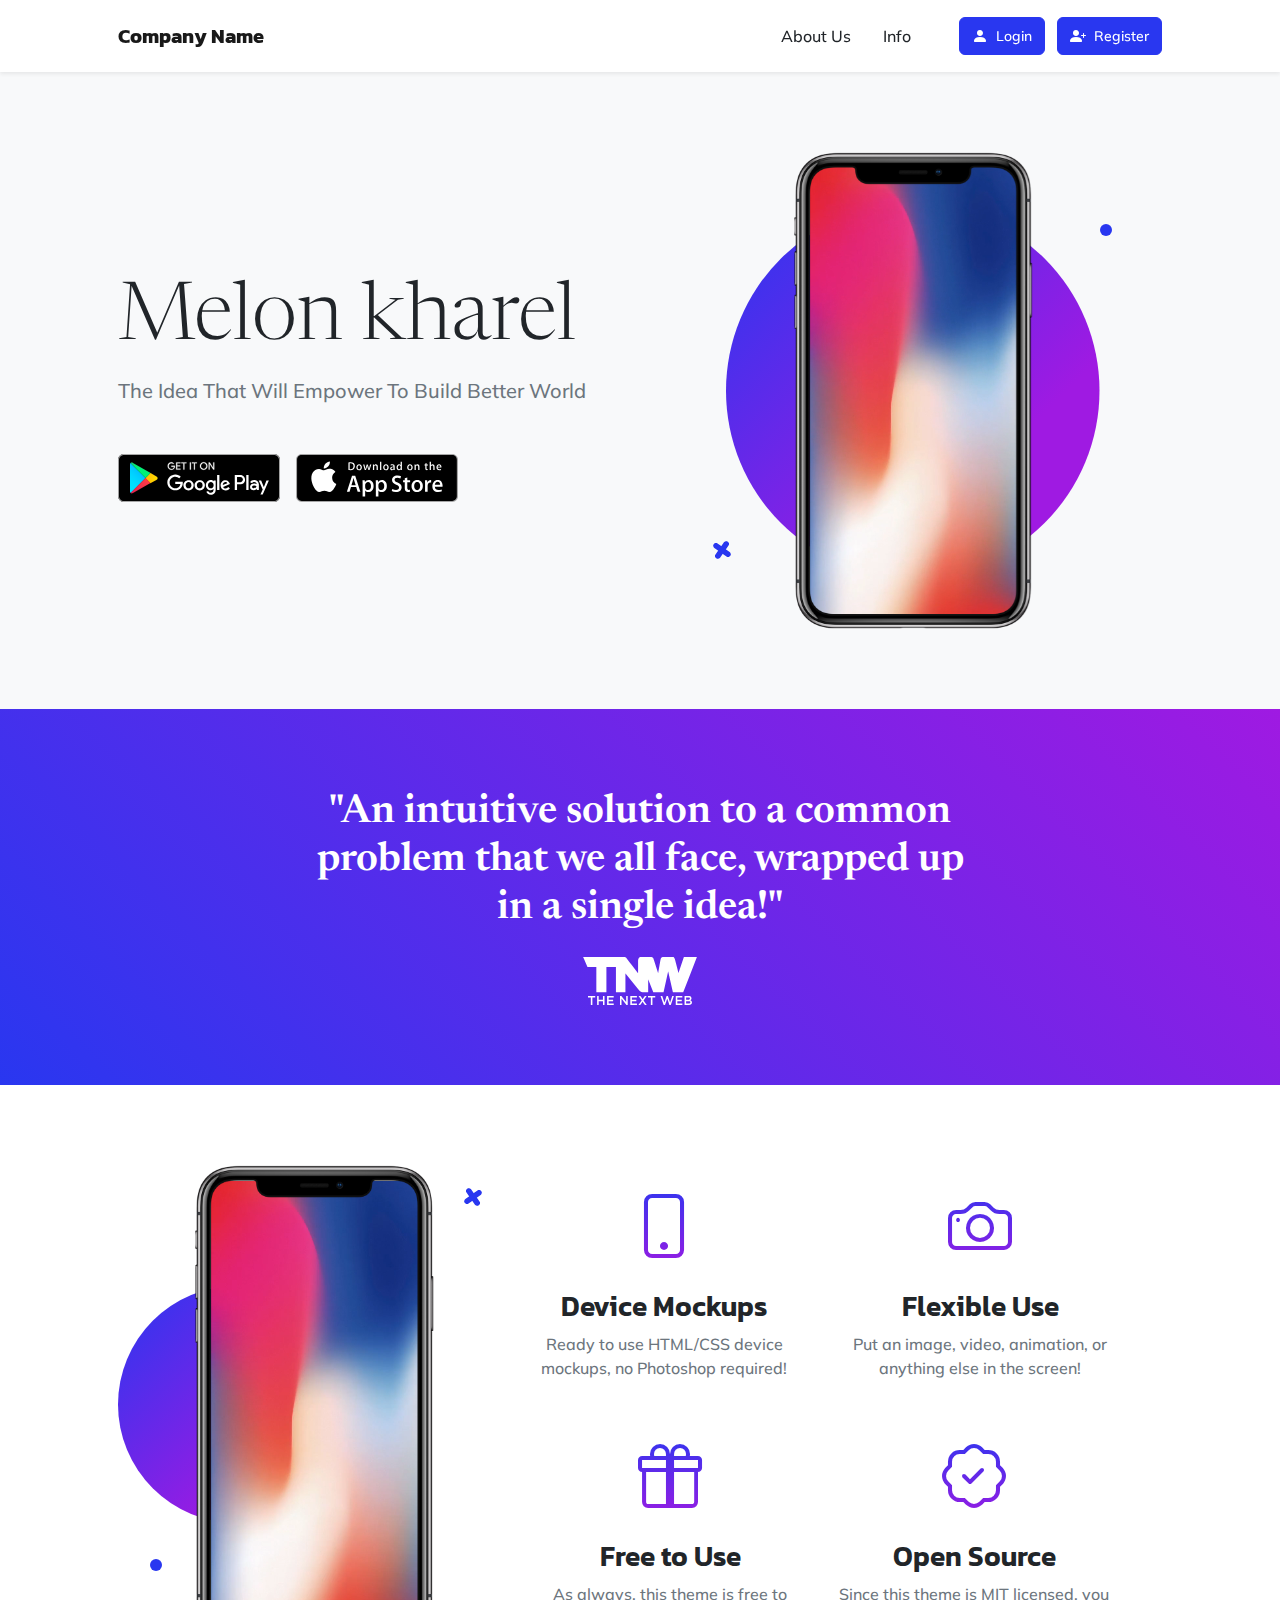
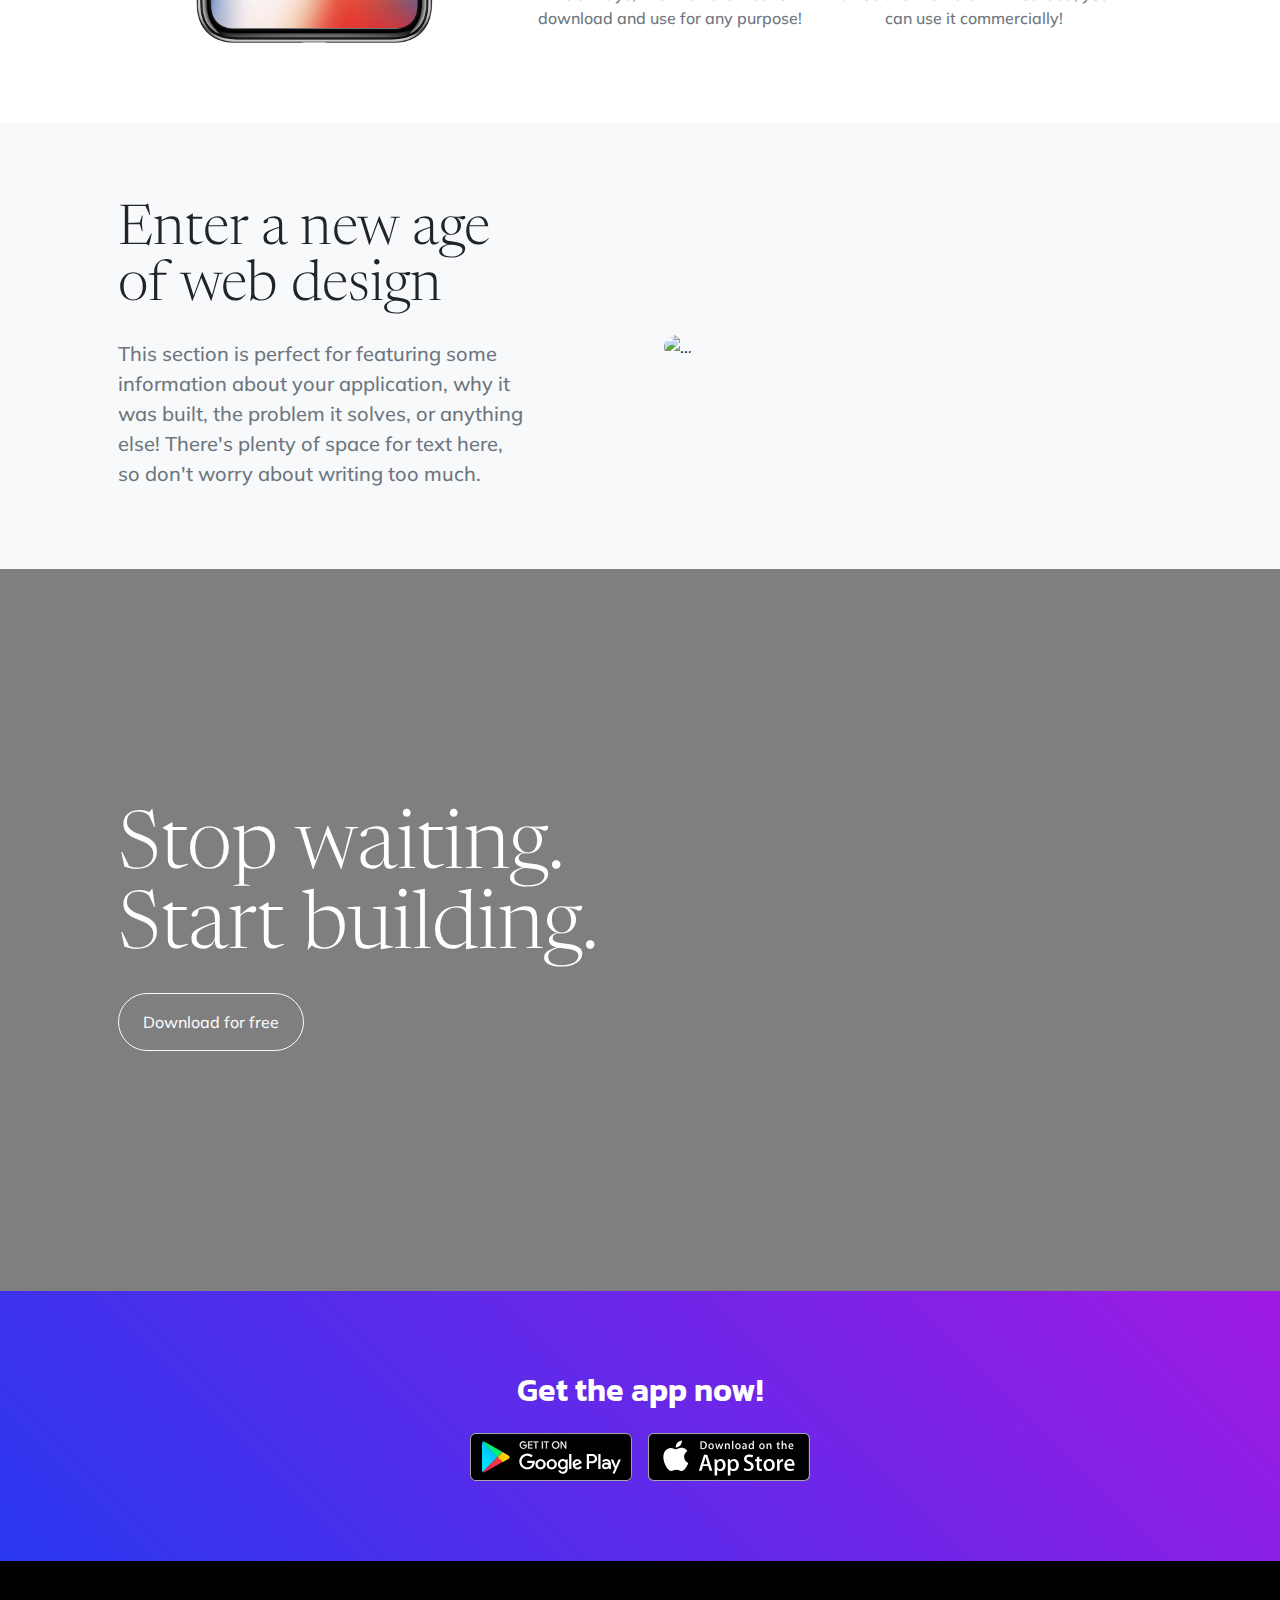
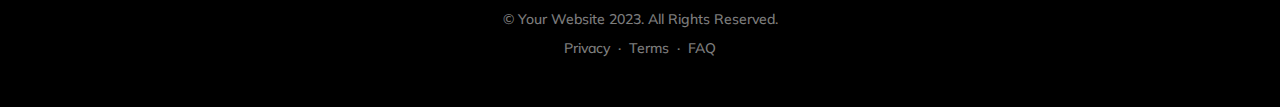
==== index.html @ b85c0fb3 "Project Setup" ====
<!DOCTYPE html>
<html lang="en">
    <head>
        <meta charset="utf-8" />
        <meta name="viewport" content="width=device-width, initial-scale=1, shrink-to-fit=no" />
        <meta name="description" content="" />
        <meta name="author" content="" />
        <title>New Age - Start Bootstrap Theme</title>
        <link rel="icon" type="image/x-icon" href="assets/favicon.ico" />
        <!-- Bootstrap icons-->
        <link href="https://cdn.jsdelivr.net/npm/bootstrap-icons@1.5.0/font/bootstrap-icons.css" rel="stylesheet" />
        <!-- Google fonts-->
        <link rel="preconnect" href="https://fonts.gstatic.com" />
        <link href="https://fonts.googleapis.com/css2?family=Newsreader:ital,wght@0,600;1,600&amp;display=swap" rel="stylesheet" />
        <link href="https://fonts.googleapis.com/css2?family=Mulish:ital,wght@0,300;0,500;0,600;0,700;1,300;1,500;1,600;1,700&amp;display=swap" rel="stylesheet" />
        <link href="https://fonts.googleapis.com/css2?family=Kanit:ital,wght@0,400;1,400&amp;display=swap" rel="stylesheet" />
        <!-- Core theme CSS (includes Bootstrap)-->
        <link href="css/styles.css" rel="stylesheet" />
    </head>
    <body id="page-top">
        <!-- Navigation-->
        <nav class="navbar navbar-expand-lg navbar-light fixed-top shadow-sm" id="mainNav">
            <div class="container px-5">
                <a class="navbar-brand fw-bold" href="#page-top">Company Name</a>
                <button class="navbar-toggler" type="button" data-bs-toggle="collapse" data-bs-target="#navbarResponsive" aria-controls="navbarResponsive" aria-expanded="false" aria-label="Toggle navigation">
                    Menu
                    <i class="bi-list"></i>
                </button>
                <div class="collapse navbar-collapse" id="navbarResponsive">
                    <ul class="navbar-nav ms-auto me-4 my-3 my-lg-0">
                        <li class="nav-item"><a class="nav-link me-lg-3" href="#features">About Us</a></li>
                        <li class="nav-item"><a class="nav-link me-lg-3" href="#download">Info</a></li>
                    </ul>
                    <a href="login.html" class="btn btn-primary mb-2 ml-5 pl-2 mb-lg-0">
                        <span class="d-flex align-items-center">
                            <i class="bi-person-fill me-2"></i>
                            <span class="small">Login</span>
                        </span>
                    </a>
                    </button>&nbsp;&nbsp;&nbsp;
                    <a href="register.html" class="btn btn-primary mb-2 ml-2 pl-2 mb-lg-0">
                        <span class="d-flex align-items-center">
                            <i class="bi-person-plus-fill me-2"></i>
                            <span class="small">Register</span>
                        </span>
                    </a>
                    </button>
                </div>
            </div>
        </nav>
        <!-- Mashead header-->
        <header class="masthead">
            <div class="container px-5">
                <div class="row gx-5 align-items-center">
                    <div class="col-lg-6">
                        <!-- Mashead text and app badges-->
                        <div class="mb-5 mb-lg-0 text-center text-lg-start">
                            <h1 class="display-1 lh-1 mb-3">Melon kharel</h1>
                            <p class="lead fw-normal text-muted mb-5">The Idea That Will Empower To Build Better World</p>
                            <div class="d-flex flex-column flex-lg-row align-items-center">
                                <a class="me-lg-3 mb-4 mb-lg-0" href="#!"><img class="app-badge" src="assets/img/google-play-badge.svg" alt="..." /></a>
                                <a href="#!"><img class="app-badge" src="assets/img/app-store-badge.svg" alt="..." /></a>
                            </div>
                        </div>
                    </div>
                    <div class="col-lg-6">
                        <!-- Masthead device mockup feature-->
                        <div class="masthead-device-mockup">
                            <svg class="circle" viewBox="0 0 100 100" xmlns="http://www.w3.org/2000/svg">
                                <defs>
                                    <linearGradient id="circleGradient" gradientTransform="rotate(45)">
                                        <stop class="gradient-start-color" offset="0%"></stop>
                                        <stop class="gradient-end-color" offset="100%"></stop>
                                    </linearGradient>
                                </defs>
                              <circle cx="50" cy="50" r="50"></circle></svg
                            ><svg class="shape-1 d-none d-sm-block" viewBox="0 0 240.83 240.83" xmlns="http://www.w3.org/2000/svg">
                                <rect x="-32.54" y="78.39" width="305.92" height="84.05" rx="42.03" transform="translate(120.42 -49.88) rotate(45)"></rect>
                                <rect x="-32.54" y="78.39" width="305.92" height="84.05" rx="42.03" transform="translate(-49.88 120.42) rotate(-45)"></rect></svg
                            ><svg class="shape-2 d-none d-sm-block" viewBox="0 0 100 100" xmlns="http://www.w3.org/2000/svg"><circle cx="50" cy="50" r="50"></circle></svg>
                            <div class="device-wrapper"> 
                                 <div class="device" data-device="iPhoneX" data-orientation="portrait" data-color="black">
                                    <div class="screen bg-black">
                                        <!-- PUT CONTENTS HERE:-->
                                        <!-- * * This can be a video, image, or just about anything else.-->
                                        <!-- * * Set the max width of your media to 100% and the height to-->
                                        <!-- * * 100% like the demo example below.-->
                                        <video muted="muted" autoplay="" loop="" style="max-width: 100%; height: 100%"><source src="assets/img/demo-screen.mp4" type="video/mp4" /></video>
                                    </div>
                                </div> 
                            </div>
                        </div>
                    </div>
                </div>
            </div>
        </header>
        <!-- Quote/testimonial aside-->
        <aside class="text-center bg-gradient-primary-to-secondary">
            <div class="container px-5">
                <div class="row gx-5 justify-content-center">
                    <div class="col-xl-8">
                        <div class="h2 fs-1 text-white mb-4">"An intuitive solution to a common problem that we all face, wrapped up in a single idea!"</div>
                        <img src="assets/img/tnw-logo.svg" alt="..." style="height: 3rem" /> 
                    </div>
                </div>
            </div>
        </aside>
        <!-- App features section-->
        <section id="features">
            <div class="container px-5">
                <div class="row gx-5 align-items-center">
                    <div class="col-lg-8 order-lg-1 mb-5 mb-lg-0">
                        <div class="container-fluid px-5">
                            <div class="row gx-5">
                                <div class="col-md-6 mb-5">
                                    <!-- Feature item-->
                                    <div class="text-center">
                                        <i class="bi-phone icon-feature text-gradient d-block mb-3"></i>
                                        <h3 class="font-alt">Device Mockups</h3>
                                        <p class="text-muted mb-0">Ready to use HTML/CSS device mockups, no Photoshop required!</p>
                                    </div>
                                </div>
                                <div class="col-md-6 mb-5">
                                    <!-- Feature item-->
                                    <div class="text-center">
                                        <i class="bi-camera icon-feature text-gradient d-block mb-3"></i>
                                        <h3 class="font-alt">Flexible Use</h3>
                                        <p class="text-muted mb-0">Put an image, video, animation, or anything else in the screen!</p>
                                    </div>
                                </div>
                            </div>
                            <div class="row">
                                <div class="col-md-6 mb-5 mb-md-0">
                                    <!-- Feature item-->
                                    <div class="text-center">
                                        <i class="bi-gift icon-feature text-gradient d-block mb-3"></i>
                                        <h3 class="font-alt">Free to Use</h3>
                                        <p class="text-muted mb-0">As always, this theme is free to download and use for any purpose!</p>
                                    </div>
                                </div>
                                <div class="col-md-6">
                                    <!-- Feature item-->
                                    <div class="text-center">
                                        <i class="bi-patch-check icon-feature text-gradient d-block mb-3"></i>
                                        <h3 class="font-alt">Open Source</h3>
                                        <p class="text-muted mb-0">Since this theme is MIT licensed, you can use it commercially!</p>
                                    </div>
                                </div>
                            </div>
                        </div>
                    </div>
                    <div class="col-lg-4 order-lg-0">
                        <!-- Features section device mockup-->
                        <div class="features-device-mockup">
                            <svg class="circle" viewBox="0 0 100 100" xmlns="http://www.w3.org/2000/svg">
                                <defs>
                                    <linearGradient id="circleGradient" gradientTransform="rotate(45)">
                                        <stop class="gradient-start-color" offset="0%"></stop>
                                        <stop class="gradient-end-color" offset="100%"></stop>
                                    </linearGradient>
                                </defs>
                                <circle cx="50" cy="50" r="50"></circle></svg
                            ><svg class="shape-1 d-none d-sm-block" viewBox="0 0 240.83 240.83" xmlns="http://www.w3.org/2000/svg">
                                <rect x="-32.54" y="78.39" width="305.92" height="84.05" rx="42.03" transform="translate(120.42 -49.88) rotate(45)"></rect>
                                <rect x="-32.54" y="78.39" width="305.92" height="84.05" rx="42.03" transform="translate(-49.88 120.42) rotate(-45)"></rect></svg
                            ><svg class="shape-2 d-none d-sm-block" viewBox="0 0 100 100" xmlns="http://www.w3.org/2000/svg"><circle cx="50" cy="50" r="50"></circle></svg>
                            <div class="device-wrapper">
                                <div class="device" data-device="iPhoneX" data-orientation="portrait" data-color="black">
                                    <div class="screen bg-black">
                                        <!-- PUT CONTENTS HERE:-->
                                        <!-- * * This can be a video, image, or just about anything else.-->
                                        <!-- * * Set the max width of your media to 100% and the height to-->
                                        <!-- * * 100% like the demo example below.-->
                                        <video muted="muted" autoplay="" loop="" style="max-width: 100%; height: 100%"><source src="assets/img/demo-screen.mp4" type="video/mp4" /></video>
                                    </div>
                                </div>
                            </div>
                        </div>
                    </div>
                </div>
            </div>
        </section>
        <!-- Basic features section-->
        <section class="bg-light">
            <div class="container px-5">
                <div class="row gx-5 align-items-center justify-content-center justify-content-lg-between">
                    <div class="col-12 col-lg-5">
                        <h2 class="display-4 lh-1 mb-4">Enter a new age of web design</h2>
                        <p class="lead fw-normal text-muted mb-5 mb-lg-0">This section is perfect for featuring some information about your application, why it was built, the problem it solves, or anything else! There's plenty of space for text here, so don't worry about writing too much.</p>
                    </div>
                    <div class="col-sm-8 col-md-6">
                        <div class="px-5 px-sm-0"><img class="img-fluid rounded-circle" src="https://source.unsplash.com/u8Jn2rzYIps/900x900" alt="..." /></div>
                    </div>
                </div>
            </div>
        </section>
        <!-- Call to action section-->
        <section class="cta">
            <div class="cta-content">
                <div class="container px-5">
                    <h2 class="text-white display-1 lh-1 mb-4">
                        Stop waiting.
                        <br />
                        Start building.
                    </h2>
                    <a class="btn btn-outline-light py-3 px-4 rounded-pill" href="https://startbootstrap.com/theme/new-age" target="_blank">Download for free</a>
                </div>
            </div>
        </section>
        <!-- App badge section-->
        <section class="bg-gradient-primary-to-secondary" id="download">
            <div class="container px-5">
                <h2 class="text-center text-white font-alt mb-4">Get the app now!</h2>
                <div class="d-flex flex-column flex-lg-row align-items-center justify-content-center">
                    <a class="me-lg-3 mb-4 mb-lg-0" href="#!"><img class="app-badge" src="assets/img/google-play-badge.svg" alt="..." /></a>
                    <a href="#!"><img class="app-badge" src="assets/img/app-store-badge.svg" alt="..." /></a>
                </div>
            </div>
        </section>
        <!-- Footer-->
        <footer class="bg-black text-center py-5">
            <div class="container px-5">
                <div class="text-white-50 small">
                    <div class="mb-2">&copy; Your Website 2023. All Rights Reserved.</div>
                    <a href="#!">Privacy</a>
                    <span class="mx-1">&middot;</span>
                    <a href="#!">Terms</a>
                    <span class="mx-1">&middot;</span>
                    <a href="#!">FAQ</a>
                </div>
            </div>
        </footer>
        <!-- Feedback Modal-->
        <div class="modal fade" id="feedbackModal" tabindex="-1" aria-labelledby="feedbackModalLabel" aria-hidden="true">
            <div class="modal-dialog modal-dialog-centered">
                <div class="modal-content">
                    <div class="modal-header bg-gradient-primary-to-secondary p-4">
                        <h5 class="modal-title font-alt text-white" id="feedbackModalLabel">Send feedback</h5>
                        <button class="btn-close btn-close-white" type="button" data-bs-dismiss="modal" aria-label="Close"></button>
                    </div>
                    <div class="modal-body border-0 p-4">
                        <!-- * * * * * * * * * * * * * * *-->
                        <!-- * * SB Forms Contact Form * *-->
                        <!-- * * * * * * * * * * * * * * *-->
                        <!-- This form is pre-integrated with SB Forms.-->
                        <!-- To make this form functional, sign up at-->
                        <!-- https://startbootstrap.com/solution/contact-forms-->
                        <!-- to get an API token!-->
                        <form id="contactForm" data-sb-form-api-token="API_TOKEN">
                            <!-- Name input-->
                            <div class="form-floating mb-3">
                                <input class="form-control" id="name" type="text" placeholder="Enter your name..." data-sb-validations="required" />
                                <label for="name">Full name</label>
                                <div class="invalid-feedback" data-sb-feedback="name:required">A name is required.</div>
                            </div>
                            <!-- Email address input-->
                            <div class="form-floating mb-3">
                                <input class="form-control" id="email" type="email" placeholder="name@example.com" data-sb-validations="required,email" />
                                <label for="email">Email address</label>
                                <div class="invalid-feedback" data-sb-feedback="email:required">An email is required.</div>
                                <div class="invalid-feedback" data-sb-feedback="email:email">Email is not valid.</div>
                            </div>
                            <!-- Phone number input-->
                            <div class="form-floating mb-3">
                                <input class="form-control" id="phone" type="tel" placeholder="(123) 456-7890" data-sb-validations="required" />
                                <label for="phone">Phone number</label>
                                <div class="invalid-feedback" data-sb-feedback="phone:required">A phone number is required.</div>
                            </div>
                            <!-- Message input-->
                            <div class="form-floating mb-3">
                                <textarea class="form-control" id="message" type="text" placeholder="Enter your message here..." style="height: 10rem" data-sb-validations="required"></textarea>
                                <label for="message">Message</label>
                                <div class="invalid-feedback" data-sb-feedback="message:required">A message is required.</div>
                            </div>
                            <!-- Submit success message-->
                            <!---->
                            <!-- This is what your users will see when the form-->
                            <!-- has successfully submitted-->
                            <div class="d-none" id="submitSuccessMessage">
                                <div class="text-center mb-3">
                                    <div class="fw-bolder">Form submission successful!</div>
                                    To activate this form, sign up at
                                    <br />
                                    <a href="https://startbootstrap.com/solution/contact-forms">https://startbootstrap.com/solution/contact-forms</a>
                                </div>
                            </div>
                            <!-- Submit error message-->
                            <!---->
                            <!-- This is what your users will see when there is-->
                            <!-- an error submitting the form-->
                            <div class="d-none" id="submitErrorMessage"><div class="text-center text-danger mb-3">Error sending message!</div></div>
                            <!-- Submit Button-->
                            <div class="d-grid"><button class="btn btn-primary rounded-pill btn-lg disabled" id="submitButton" type="submit">Submit</button></div>
                        </form>
                    </div>
                </div>
            </div>
        </div>
        <!-- Bootstrap core JS-->
        <script src="https://cdn.jsdelivr.net/npm/bootstrap@5.2.3/dist/js/bootstrap.bundle.min.js"></script>
        <!-- Core theme JS-->
        <script src="js/scripts.js"></script>
        <!-- * * * * * * * * * * * * * * * * * * * * * * * * * * * * * * * * * * * * * * * *-->
        <!-- * *                               SB Forms JS                               * *-->
        <!-- * * Activate your form at https://startbootstrap.com/solution/contact-forms * *-->
        <!-- * * * * * * * * * * * * * * * * * * * * * * * * * * * * * * * * * * * * * * * *-->
        <script src="https://cdn.startbootstrap.com/sb-forms-latest.js"></script>
    </body>
</html>
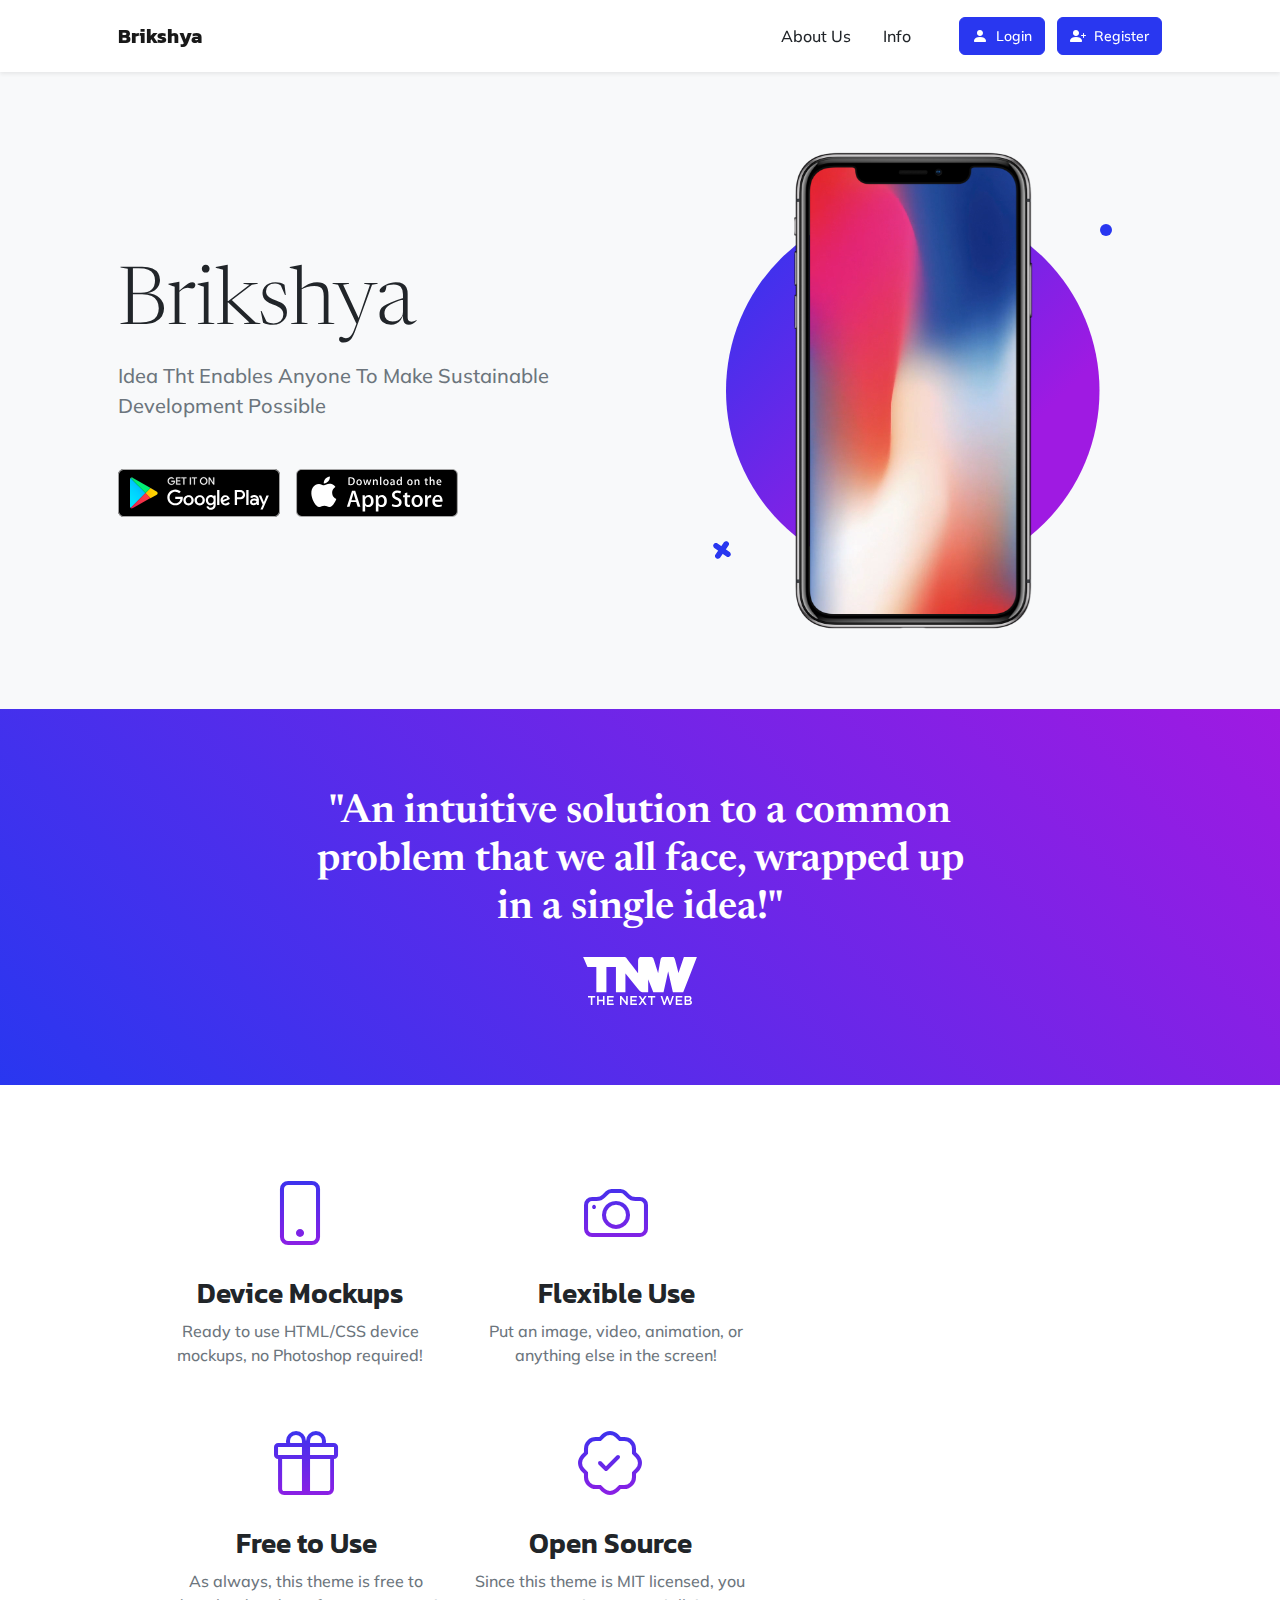
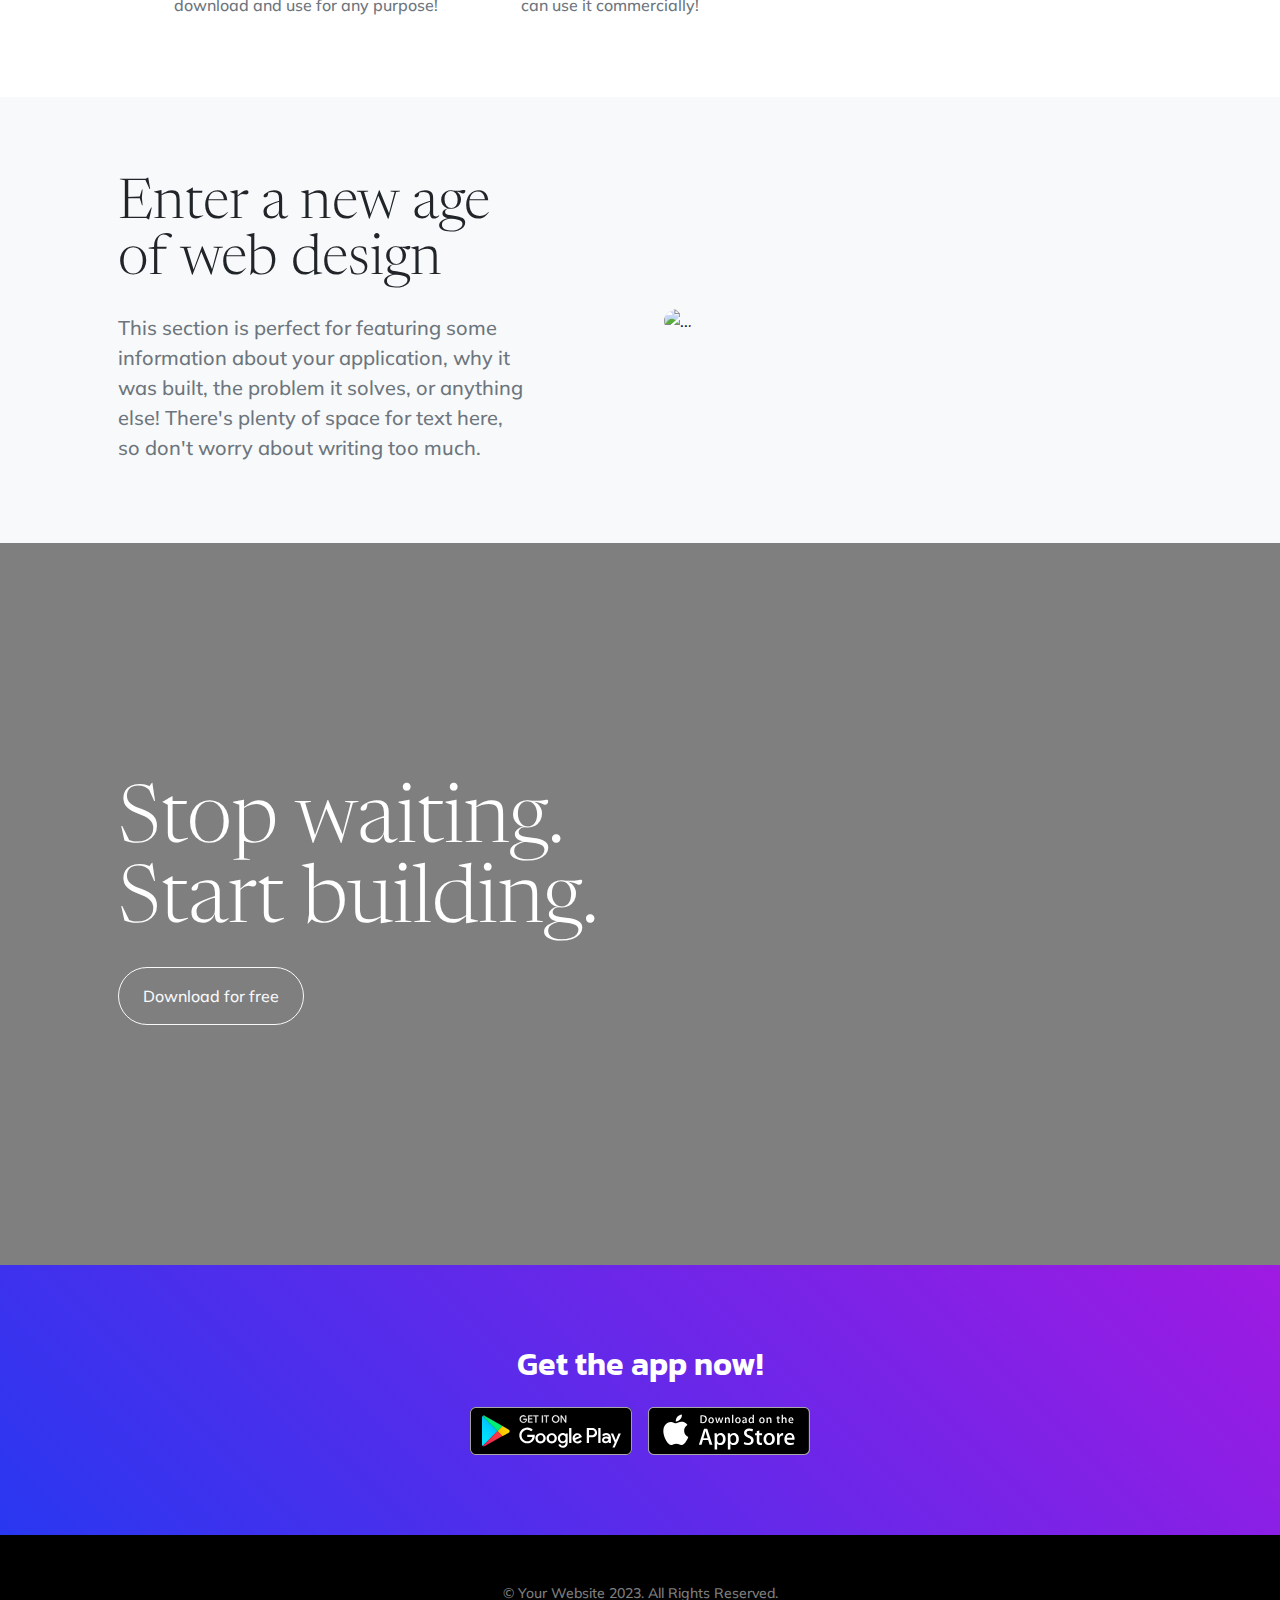
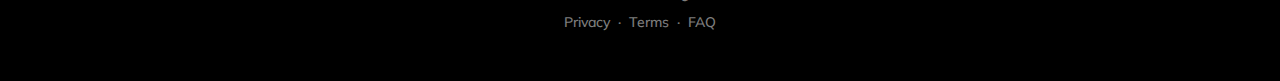
==== commit a76776e8: "few tweak and peaks on href files" ====
--- a/index.html
+++ b/index.html
@@ -21,7 +21,7 @@
         <!-- Navigation-->
         <nav class="navbar navbar-expand-lg navbar-light fixed-top shadow-sm" id="mainNav">
             <div class="container px-5">
-                <a class="navbar-brand fw-bold" href="#page-top">Company Name</a>
+                <a class="navbar-brand fw-bold" href="#page-top">Brikshya</a>
                 <button class="navbar-toggler" type="button" data-bs-toggle="collapse" data-bs-target="#navbarResponsive" aria-controls="navbarResponsive" aria-expanded="false" aria-label="Toggle navigation">
                     Menu
                     <i class="bi-list"></i>
@@ -55,8 +55,8 @@
                     <div class="col-lg-6">
                         <!-- Mashead text and app badges-->
                         <div class="mb-5 mb-lg-0 text-center text-lg-start">
-                            <h1 class="display-1 lh-1 mb-3">Melon kharel</h1>
-                            <p class="lead fw-normal text-muted mb-5">The Idea That Will Empower To Build Better World</p>
+                            <h1 class="display-1 lh-1 mb-3">Brikshya</h1>
+                            <p class="lead fw-normal text-muted mb-5">Idea Tht Enables Anyone To Make Sustainable Development Possible</p>
                             <div class="d-flex flex-column flex-lg-row align-items-center">
                                 <a class="me-lg-3 mb-4 mb-lg-0" href="#!"><img class="app-badge" src="assets/img/google-play-badge.svg" alt="..." /></a>
                                 <a href="#!"><img class="app-badge" src="assets/img/app-store-badge.svg" alt="..." /></a>
@@ -149,35 +149,7 @@
                             </div>
                         </div>
                     </div>
-                    <div class="col-lg-4 order-lg-0">
-                        <!-- Features section device mockup-->
-                        <div class="features-device-mockup">
-                            <svg class="circle" viewBox="0 0 100 100" xmlns="http://www.w3.org/2000/svg">
-                                <defs>
-                                    <linearGradient id="circleGradient" gradientTransform="rotate(45)">
-                                        <stop class="gradient-start-color" offset="0%"></stop>
-                                        <stop class="gradient-end-color" offset="100%"></stop>
-                                    </linearGradient>
-                                </defs>
-                                <circle cx="50" cy="50" r="50"></circle></svg
-                            ><svg class="shape-1 d-none d-sm-block" viewBox="0 0 240.83 240.83" xmlns="http://www.w3.org/2000/svg">
-                                <rect x="-32.54" y="78.39" width="305.92" height="84.05" rx="42.03" transform="translate(120.42 -49.88) rotate(45)"></rect>
-                                <rect x="-32.54" y="78.39" width="305.92" height="84.05" rx="42.03" transform="translate(-49.88 120.42) rotate(-45)"></rect></svg
-                            ><svg class="shape-2 d-none d-sm-block" viewBox="0 0 100 100" xmlns="http://www.w3.org/2000/svg"><circle cx="50" cy="50" r="50"></circle></svg>
-                            <div class="device-wrapper">
-                                <div class="device" data-device="iPhoneX" data-orientation="portrait" data-color="black">
-                                    <div class="screen bg-black">
-                                        <!-- PUT CONTENTS HERE:-->
-                                        <!-- * * This can be a video, image, or just about anything else.-->
-                                        <!-- * * Set the max width of your media to 100% and the height to-->
-                                        <!-- * * 100% like the demo example below.-->
-                                        <video muted="muted" autoplay="" loop="" style="max-width: 100%; height: 100%"><source src="assets/img/demo-screen.mp4" type="video/mp4" /></video>
-                                    </div>
-                                </div>
-                            </div>
-                        </div>
-                    </div>
-                </div>
+                               
             </div>
         </section>
         <!-- Basic features section-->
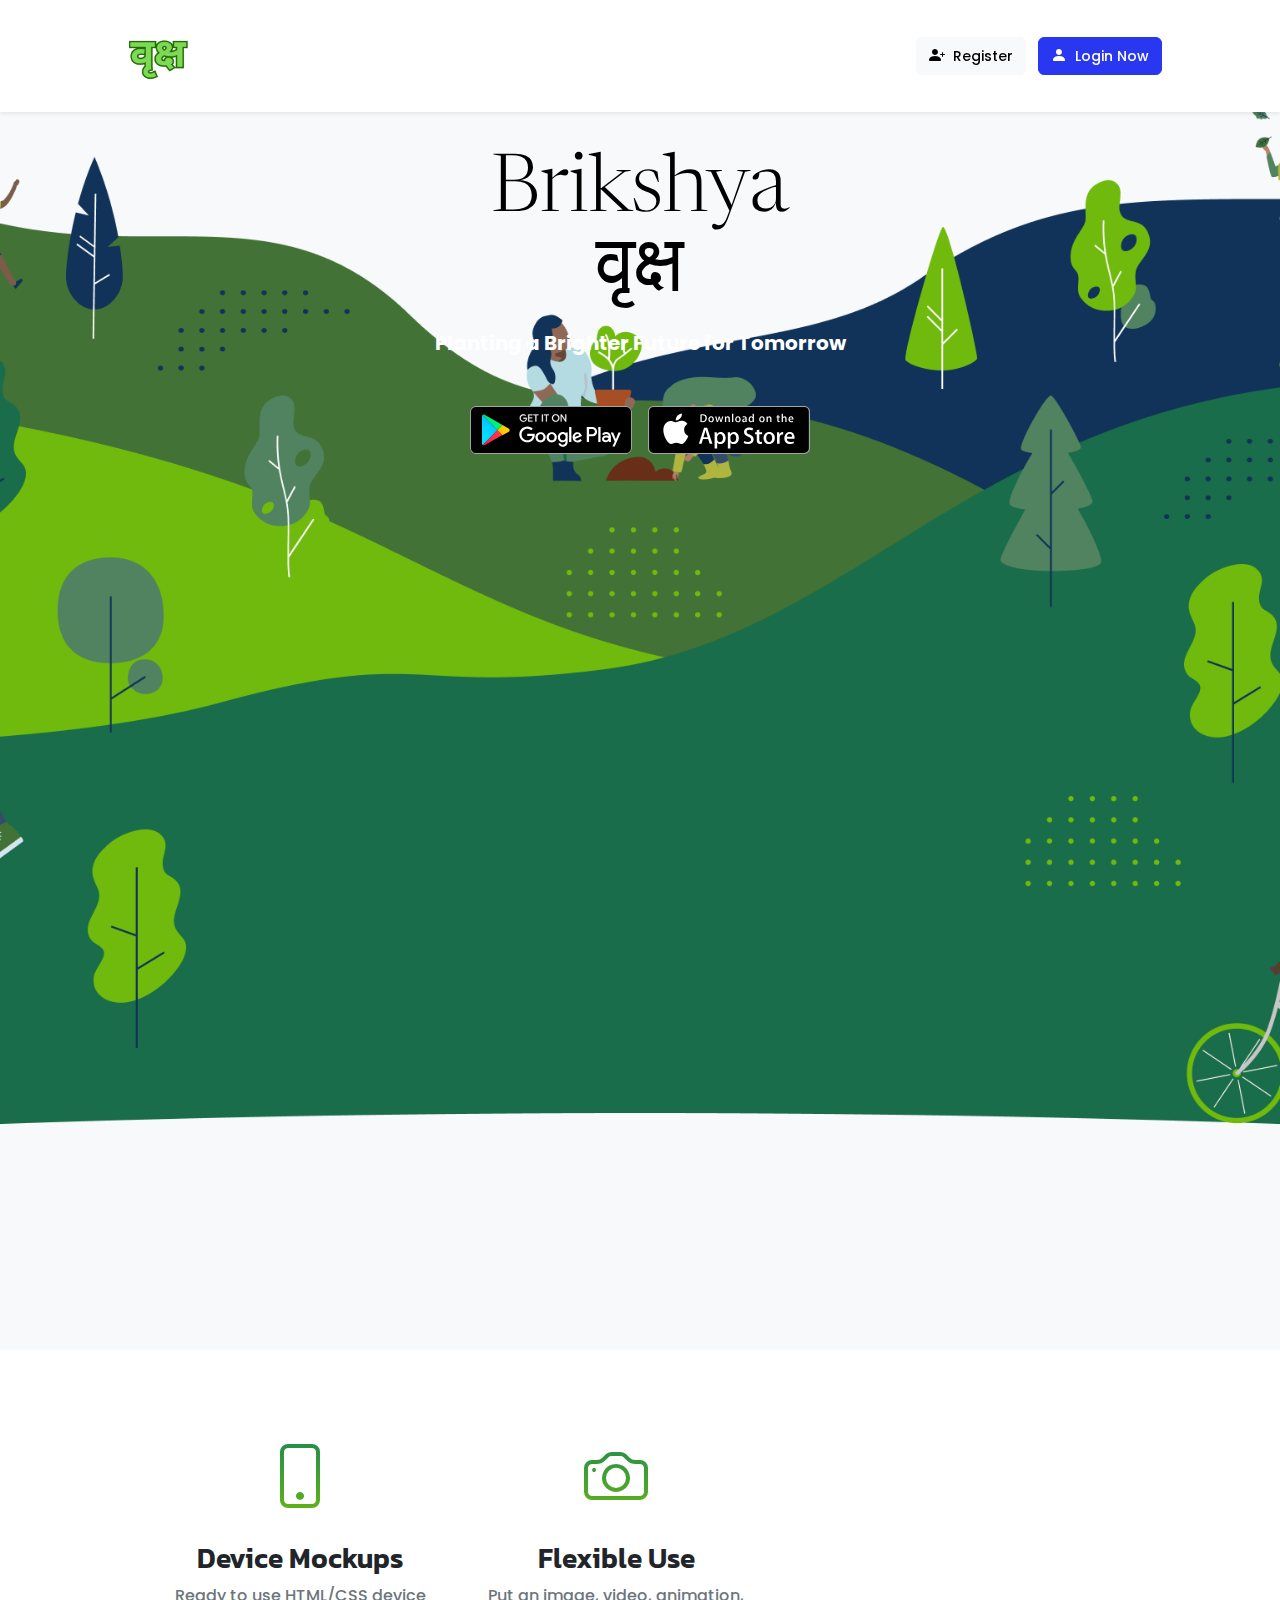
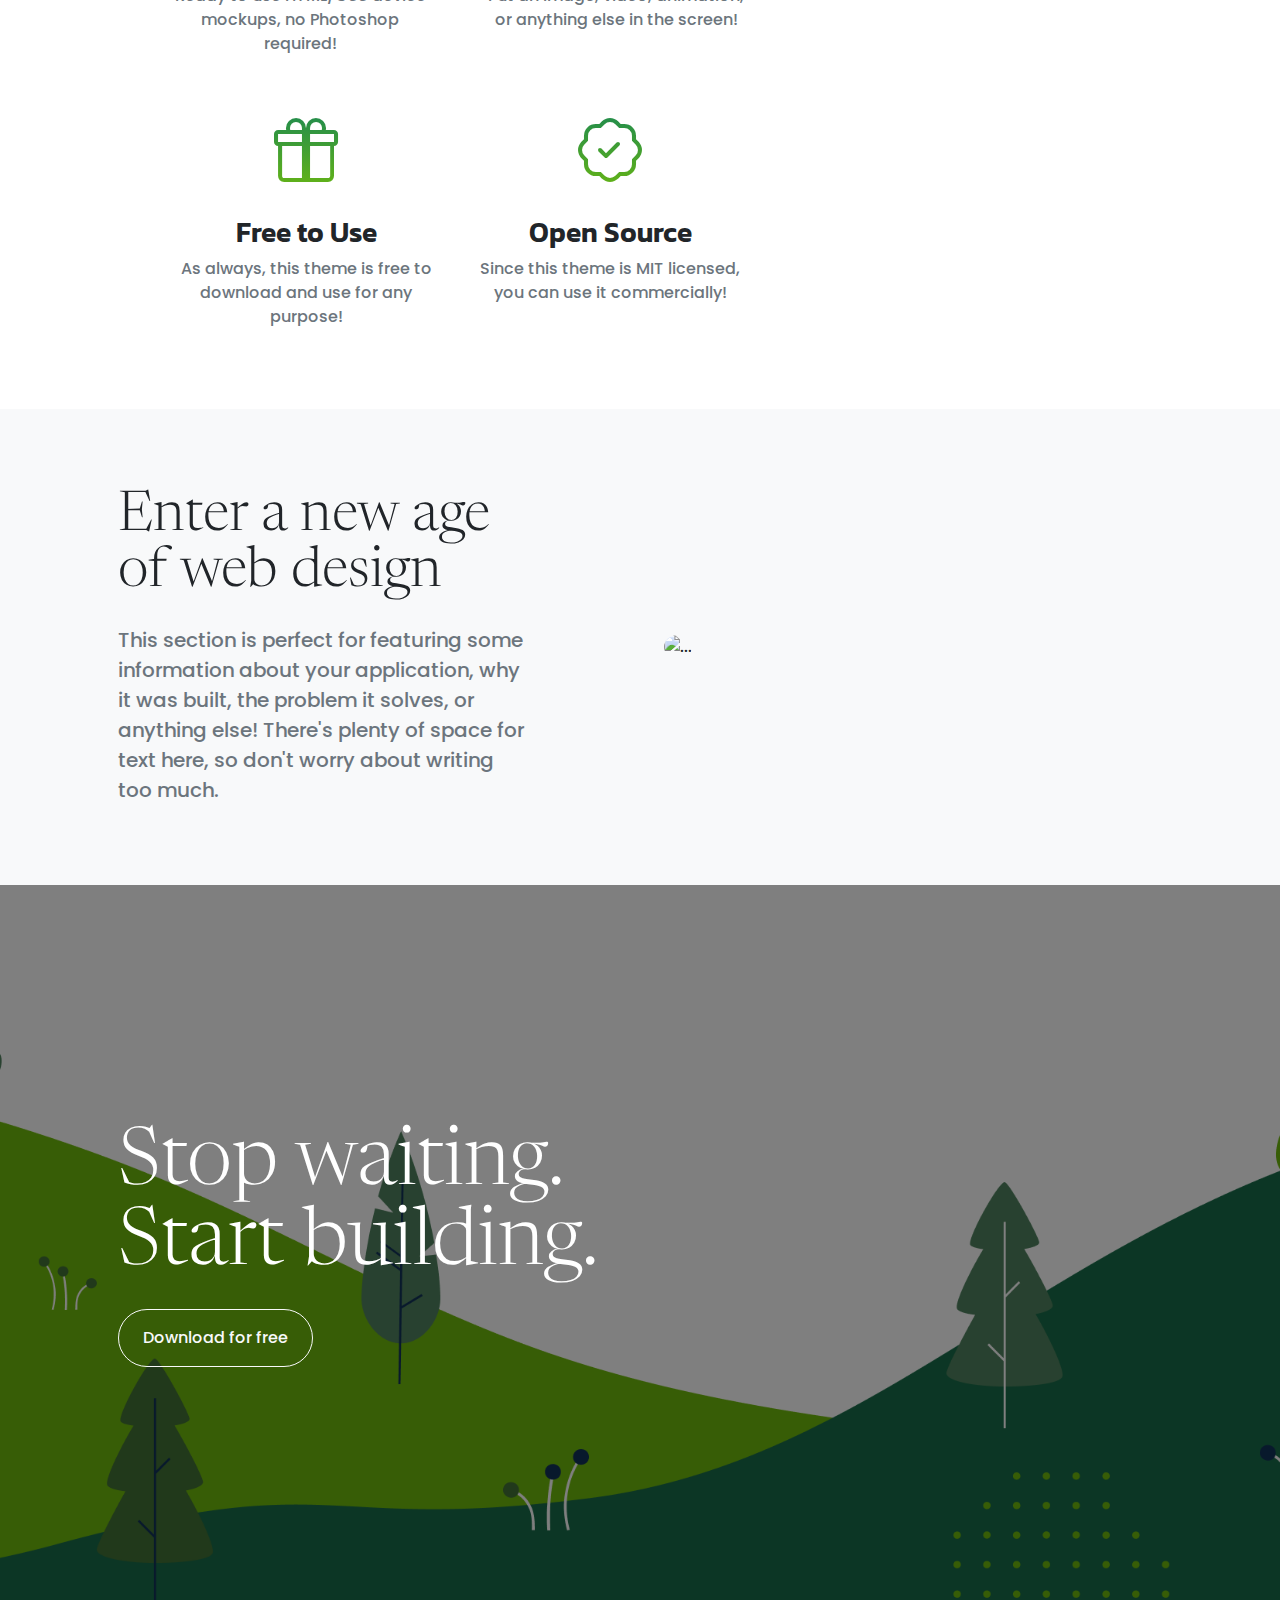
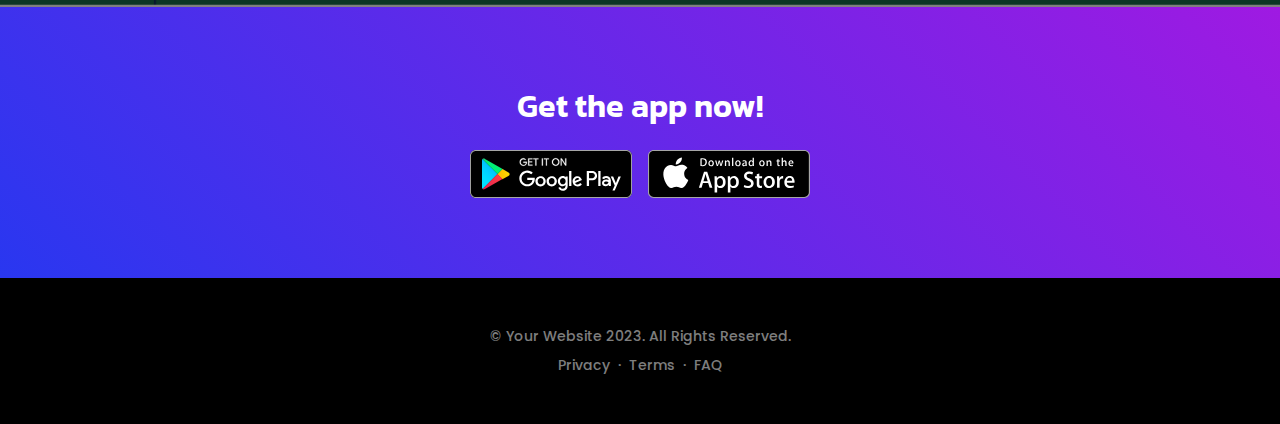
==== commit a36a2d27: "Layouts arranged" ====
--- a/index.html
+++ b/index.html
@@ -1,281 +1,289 @@
 <!DOCTYPE html>
 <html lang="en">
-    <head>
-        <meta charset="utf-8" />
-        <meta name="viewport" content="width=device-width, initial-scale=1, shrink-to-fit=no" />
-        <meta name="description" content="" />
-        <meta name="author" content="" />
-        <title>New Age - Start Bootstrap Theme</title>
-        <link rel="icon" type="image/x-icon" href="assets/favicon.ico" />
-        <!-- Bootstrap icons-->
-        <link href="https://cdn.jsdelivr.net/npm/bootstrap-icons@1.5.0/font/bootstrap-icons.css" rel="stylesheet" />
-        <!-- Google fonts-->
-        <link rel="preconnect" href="https://fonts.gstatic.com" />
-        <link href="https://fonts.googleapis.com/css2?family=Newsreader:ital,wght@0,600;1,600&amp;display=swap" rel="stylesheet" />
-        <link href="https://fonts.googleapis.com/css2?family=Mulish:ital,wght@0,300;0,500;0,600;0,700;1,300;1,500;1,600;1,700&amp;display=swap" rel="stylesheet" />
-        <link href="https://fonts.googleapis.com/css2?family=Kanit:ital,wght@0,400;1,400&amp;display=swap" rel="stylesheet" />
-        <!-- Core theme CSS (includes Bootstrap)-->
-        <link href="css/styles.css" rel="stylesheet" />
-    </head>
-    <body id="page-top">
-        <!-- Navigation-->
-        <nav class="navbar navbar-expand-lg navbar-light fixed-top shadow-sm" id="mainNav">
+
+<head>
+    <meta charset="utf-8" />
+    <meta name="viewport" content="width=device-width, initial-scale=1, shrink-to-fit=no" />
+    <meta name="description" content="" />
+    <meta name="author" content="" />
+    <title>वृक्ष-Plant Trees</title>
+    <link rel="icon" type="image/x-icon" href="assets/favicon.ico" />
+    <!-- Bootstrap icons-->
+    <link href="https://cdn.jsdelivr.net/npm/bootstrap-icons@1.5.0/font/bootstrap-icons.css" rel="stylesheet" />
+    <!-- Google fonts-->
+    <link rel="preconnect" href="https://fonts.gstatic.com" />
+    <link href="https://fonts.googleapis.com/css2?family=Newsreader:ital,wght@0,600;1,600&amp;display=swap"
+        rel="stylesheet" />
+    <link
+        href="https://fonts.googleapis.com/css2?family=Mulish:ital,wght@0,300;0,500;0,600;0,700;1,300;1,500;1,600;1,700&amp;display=swap"
+        rel="stylesheet" />
+    <link href="https://fonts.googleapis.com/css2?family=Kanit:ital,wght@0,400;1,400&amp;display=swap"
+        rel="stylesheet" />
+        <link rel="preconnect" href="https://fonts.googleapis.com">
+        <link rel="preconnect" href="https://fonts.gstatic.com" crossorigin>
+        <link href="https://fonts.googleapis.com/css2?family=Poppins&display=swap" rel="stylesheet">        
+    <!-- Core theme CSS (includes Bootstrap)-->
+    <link href="css/styles.css" rel="stylesheet" />
+</head>
+
+<body id="page-top" style="font-family: 'Poppins', sans-serif;">
+    <!-- Navigation-->
+    <nav class="navbar navbar-expand-lg navbar-dark fixed-top shadow-sm" id="mainNav">
+        <div class="container px-5">
+            <!-- <a class="navbar-brand fw-bold" href="#page-top">वृक्ष</a> -->
+            <a href="index.html"><img src="images/logo.png" alt="Brikshya Logo" style="height: 5rem;" /></a>
+            <button class="navbar-toggler" type="button" data-bs-toggle="collapse" data-bs-target="#navbarResponsive"
+                aria-controls="navbarResponsive" aria-expanded="false" aria-label="Toggle navigation">
+                Menu
+                <i class="bi-list"></i>
+            </button>                       
+            <div class="collapse navbar-collapse" id="navbarResponsive">
+                <ul class="navbar-nav ms-auto me-4 my-3 my-lg-0">
+                    <!-- <li class="nav-item"><a class="nav-link me-lg-3" href="#features">About Us</a></li>
+                        <li class="nav-item"><a class="nav-link me-lg-3" href="#download">Info</a></li> -->
+                </ul>
+                <a href="register.html" class="btn btn-light mb-2 ml-2 pl-2 mb-lg-0">
+                    <span class="d-flex align-items-center">
+                        <i class="bi-person-plus-fill me-2"></i>
+                        <span class="small">Register</span>
+                    </span>
+                </a>
+                </button>&nbsp;&nbsp;&nbsp;
+                <a href="login.html" class="btn btn-primary mb-2 ml-5 pl-2 mb-lg-0">
+                    <span class="d-flex align-items-center">
+                        <i class="bi-person-fill me-2"></i>
+                        <span class="small">Login Now</span>
+                    </span>
+                </a>
+                </button>
+            </div>
+        </div>
+    </nav>
+    <!-- Mashead header-->
+    <header class="masthead" style="height: 150vh; background-image: url('images/big-header.png'); background-size: cover; background-position: center bottom; color: rgb(205, 6, 6);">
+        <div class="container">
+            <div class="row gx-5 justify-content-center align-items-end">
+                <div class="col-lg-6 text-center">
+                    <!-- Mashead text and app badges-->
+                    <div class="mb-5 mb-lg-0">
+                        <h1 class="display-1 lh-1 mb-3" style="color: black;">Brikshya <br>वृक्ष</h1>
+                        <p class="lead mb-5" style="color: #ffffff;font-weight: bold;">Planting a Brighter Future for Tomorrow</p>
+                        <div class="d-flex flex-column flex-lg-row align-items-center justify-content-center">
+                            <a class="me-lg-3 mb-4 mb-lg-0" href="#!"><img class="app-badge" src="assets/img/google-play-badge.svg" alt="Google Play Badge" /></a>
+                            <a href="#!"><img class="app-badge" src="assets/img/app-store-badge.svg" alt="App Store Badge" /></a>
+                        </div>
+                    </div>
+                </div>
+            </div>
+        </div>
+    </header>
+    
+    
+    <!-- Quote/testimonial aside-->
+    <!-- <aside class="text-center bg-gradient-primary-to-secondary">
+        <div class="container px-5">
+            <div class="row gx-5 justify-content-center">
+                <div class="col-xl-8">
+                    <div class="h2 fs-1 text-white mb-4">"An intuitive solution to a common problem that we all face,
+                        wrapped up in a single idea!"</div>
+                    <img src="assets/img/tnw-logo.svg" alt="..." style="height: 3rem" />
+                </div>
+            </div>
+        </div>
+    </aside> -->
+    <!-- App features section-->
+    <section id="features">
+        <div class="container px-5">
+            <div class="row gx-5 align-items-center">
+                <div class="col-lg-8 order-lg-1 mb-5 mb-lg-0">
+                    <div class="container-fluid px-5">
+                        <div class="row gx-5">
+                            <div class="col-md-6 mb-5">
+                                <!-- Feature item-->
+                                <div class="text-center">
+                                    <i class="bi-phone icon-feature text-gradient d-block mb-3"></i>
+                                    <h3 class="font-alt">Device Mockups</h3>
+                                    <p class="text-muted mb-0">Ready to use HTML/CSS device mockups, no Photoshop
+                                        required!</p>
+                                </div>
+                            </div>
+                            <div class="col-md-6 mb-5">
+                                <!-- Feature item-->
+                                <div class="text-center">
+                                    <i class="bi-camera icon-feature text-gradient d-block mb-3"></i>
+                                    <h3 class="font-alt">Flexible Use</h3>
+                                    <p class="text-muted mb-0">Put an image, video, animation, or anything else in the
+                                        screen!</p>
+                                </div>
+                            </div>
+                        </div>
+                        <div class="row">
+                            <div class="col-md-6 mb-5 mb-md-0">
+                                <!-- Feature item-->
+                                <div class="text-center">
+                                    <i class="bi-gift icon-feature text-gradient d-block mb-3"></i>
+                                    <h3 class="font-alt">Free to Use</h3>
+                                    <p class="text-muted mb-0">As always, this theme is free to download and use for any
+                                        purpose!</p>
+                                </div>
+                            </div>
+                            <div class="col-md-6">
+                                <!-- Feature item-->
+                                <div class="text-center">
+                                    <i class="bi-patch-check icon-feature text-gradient d-block mb-3"></i>
+                                    <h3 class="font-alt">Open Source</h3>
+                                    <p class="text-muted mb-0">Since this theme is MIT licensed, you can use it
+                                        commercially!</p>
+                                </div>
+                            </div>
+                        </div>
+                    </div>
+                </div>
+
+            </div>
+    </section>
+    <!-- Basic features section-->
+    <section class="bg-light">
+        <div class="container px-5">
+            <div class="row gx-5 align-items-center justify-content-center justify-content-lg-between">
+                <div class="col-12 col-lg-5">
+                    <h2 class="display-4 lh-1 mb-4">Enter a new age of web design</h2>
+                    <p class="lead fw-normal text-muted mb-5 mb-lg-0">This section is perfect for featuring some
+                        information about your application, why it was built, the problem it solves, or anything else!
+                        There's plenty of space for text here, so don't worry about writing too much.</p>
+                </div>
+                <div class="col-sm-8 col-md-6">
+                    <div class="px-5 px-sm-0"><img class="img-fluid rounded-circle"
+                            src="https://source.unsplash.com/u8Jn2rzYIps/900x900" alt="..." /></div>
+                </div>
+            </div>
+        </div>
+    </section>
+    <!-- Call to action section-->
+    <section class="cta">
+        <div class="cta-content">
             <div class="container px-5">
-                <a class="navbar-brand fw-bold" href="#page-top">Brikshya</a>
-                <button class="navbar-toggler" type="button" data-bs-toggle="collapse" data-bs-target="#navbarResponsive" aria-controls="navbarResponsive" aria-expanded="false" aria-label="Toggle navigation">
-                    Menu
-                    <i class="bi-list"></i>
-                </button>
-                <div class="collapse navbar-collapse" id="navbarResponsive">
-                    <ul class="navbar-nav ms-auto me-4 my-3 my-lg-0">
-                        <li class="nav-item"><a class="nav-link me-lg-3" href="#features">About Us</a></li>
-                        <li class="nav-item"><a class="nav-link me-lg-3" href="#download">Info</a></li>
-                    </ul>
-                    <a href="login.html" class="btn btn-primary mb-2 ml-5 pl-2 mb-lg-0">
-                        <span class="d-flex align-items-center">
-                            <i class="bi-person-fill me-2"></i>
-                            <span class="small">Login</span>
-                        </span>
-                    </a>
-                    </button>&nbsp;&nbsp;&nbsp;
-                    <a href="register.html" class="btn btn-primary mb-2 ml-2 pl-2 mb-lg-0">
-                        <span class="d-flex align-items-center">
-                            <i class="bi-person-plus-fill me-2"></i>
-                            <span class="small">Register</span>
-                        </span>
-                    </a>
-                    </button>
-                </div>
-            </div>
-        </nav>
-        <!-- Mashead header-->
-        <header class="masthead">
-            <div class="container px-5">
-                <div class="row gx-5 align-items-center">
-                    <div class="col-lg-6">
-                        <!-- Mashead text and app badges-->
-                        <div class="mb-5 mb-lg-0 text-center text-lg-start">
-                            <h1 class="display-1 lh-1 mb-3">Brikshya</h1>
-                            <p class="lead fw-normal text-muted mb-5">Idea Tht Enables Anyone To Make Sustainable Development Possible</p>
-                            <div class="d-flex flex-column flex-lg-row align-items-center">
-                                <a class="me-lg-3 mb-4 mb-lg-0" href="#!"><img class="app-badge" src="assets/img/google-play-badge.svg" alt="..." /></a>
-                                <a href="#!"><img class="app-badge" src="assets/img/app-store-badge.svg" alt="..." /></a>
-                            </div>
-                        </div>
-                    </div>
-                    <div class="col-lg-6">
-                        <!-- Masthead device mockup feature-->
-                        <div class="masthead-device-mockup">
-                            <svg class="circle" viewBox="0 0 100 100" xmlns="http://www.w3.org/2000/svg">
-                                <defs>
-                                    <linearGradient id="circleGradient" gradientTransform="rotate(45)">
-                                        <stop class="gradient-start-color" offset="0%"></stop>
-                                        <stop class="gradient-end-color" offset="100%"></stop>
-                                    </linearGradient>
-                                </defs>
-                              <circle cx="50" cy="50" r="50"></circle></svg
-                            ><svg class="shape-1 d-none d-sm-block" viewBox="0 0 240.83 240.83" xmlns="http://www.w3.org/2000/svg">
-                                <rect x="-32.54" y="78.39" width="305.92" height="84.05" rx="42.03" transform="translate(120.42 -49.88) rotate(45)"></rect>
-                                <rect x="-32.54" y="78.39" width="305.92" height="84.05" rx="42.03" transform="translate(-49.88 120.42) rotate(-45)"></rect></svg
-                            ><svg class="shape-2 d-none d-sm-block" viewBox="0 0 100 100" xmlns="http://www.w3.org/2000/svg"><circle cx="50" cy="50" r="50"></circle></svg>
-                            <div class="device-wrapper"> 
-                                 <div class="device" data-device="iPhoneX" data-orientation="portrait" data-color="black">
-                                    <div class="screen bg-black">
-                                        <!-- PUT CONTENTS HERE:-->
-                                        <!-- * * This can be a video, image, or just about anything else.-->
-                                        <!-- * * Set the max width of your media to 100% and the height to-->
-                                        <!-- * * 100% like the demo example below.-->
-                                        <video muted="muted" autoplay="" loop="" style="max-width: 100%; height: 100%"><source src="assets/img/demo-screen.mp4" type="video/mp4" /></video>
-                                    </div>
-                                </div> 
-                            </div>
-                        </div>
-                    </div>
-                </div>
-            </div>
-        </header>
-        <!-- Quote/testimonial aside-->
-        <aside class="text-center bg-gradient-primary-to-secondary">
-            <div class="container px-5">
-                <div class="row gx-5 justify-content-center">
-                    <div class="col-xl-8">
-                        <div class="h2 fs-1 text-white mb-4">"An intuitive solution to a common problem that we all face, wrapped up in a single idea!"</div>
-                        <img src="assets/img/tnw-logo.svg" alt="..." style="height: 3rem" /> 
-                    </div>
-                </div>
-            </div>
-        </aside>
-        <!-- App features section-->
-        <section id="features">
-            <div class="container px-5">
-                <div class="row gx-5 align-items-center">
-                    <div class="col-lg-8 order-lg-1 mb-5 mb-lg-0">
-                        <div class="container-fluid px-5">
-                            <div class="row gx-5">
-                                <div class="col-md-6 mb-5">
-                                    <!-- Feature item-->
-                                    <div class="text-center">
-                                        <i class="bi-phone icon-feature text-gradient d-block mb-3"></i>
-                                        <h3 class="font-alt">Device Mockups</h3>
-                                        <p class="text-muted mb-0">Ready to use HTML/CSS device mockups, no Photoshop required!</p>
-                                    </div>
-                                </div>
-                                <div class="col-md-6 mb-5">
-                                    <!-- Feature item-->
-                                    <div class="text-center">
-                                        <i class="bi-camera icon-feature text-gradient d-block mb-3"></i>
-                                        <h3 class="font-alt">Flexible Use</h3>
-                                        <p class="text-muted mb-0">Put an image, video, animation, or anything else in the screen!</p>
-                                    </div>
-                                </div>
-                            </div>
-                            <div class="row">
-                                <div class="col-md-6 mb-5 mb-md-0">
-                                    <!-- Feature item-->
-                                    <div class="text-center">
-                                        <i class="bi-gift icon-feature text-gradient d-block mb-3"></i>
-                                        <h3 class="font-alt">Free to Use</h3>
-                                        <p class="text-muted mb-0">As always, this theme is free to download and use for any purpose!</p>
-                                    </div>
-                                </div>
-                                <div class="col-md-6">
-                                    <!-- Feature item-->
-                                    <div class="text-center">
-                                        <i class="bi-patch-check icon-feature text-gradient d-block mb-3"></i>
-                                        <h3 class="font-alt">Open Source</h3>
-                                        <p class="text-muted mb-0">Since this theme is MIT licensed, you can use it commercially!</p>
-                                    </div>
-                                </div>
-                            </div>
-                        </div>
-                    </div>
-                               
-            </div>
-        </section>
-        <!-- Basic features section-->
-        <section class="bg-light">
-            <div class="container px-5">
-                <div class="row gx-5 align-items-center justify-content-center justify-content-lg-between">
-                    <div class="col-12 col-lg-5">
-                        <h2 class="display-4 lh-1 mb-4">Enter a new age of web design</h2>
-                        <p class="lead fw-normal text-muted mb-5 mb-lg-0">This section is perfect for featuring some information about your application, why it was built, the problem it solves, or anything else! There's plenty of space for text here, so don't worry about writing too much.</p>
-                    </div>
-                    <div class="col-sm-8 col-md-6">
-                        <div class="px-5 px-sm-0"><img class="img-fluid rounded-circle" src="https://source.unsplash.com/u8Jn2rzYIps/900x900" alt="..." /></div>
-                    </div>
-                </div>
-            </div>
-        </section>
-        <!-- Call to action section-->
-        <section class="cta">
-            <div class="cta-content">
-                <div class="container px-5">
-                    <h2 class="text-white display-1 lh-1 mb-4">
-                        Stop waiting.
-                        <br />
-                        Start building.
-                    </h2>
-                    <a class="btn btn-outline-light py-3 px-4 rounded-pill" href="https://startbootstrap.com/theme/new-age" target="_blank">Download for free</a>
-                </div>
-            </div>
-        </section>
-        <!-- App badge section-->
-        <section class="bg-gradient-primary-to-secondary" id="download">
-            <div class="container px-5">
-                <h2 class="text-center text-white font-alt mb-4">Get the app now!</h2>
-                <div class="d-flex flex-column flex-lg-row align-items-center justify-content-center">
-                    <a class="me-lg-3 mb-4 mb-lg-0" href="#!"><img class="app-badge" src="assets/img/google-play-badge.svg" alt="..." /></a>
-                    <a href="#!"><img class="app-badge" src="assets/img/app-store-badge.svg" alt="..." /></a>
-                </div>
-            </div>
-        </section>
-        <!-- Footer-->
-        <footer class="bg-black text-center py-5">
-            <div class="container px-5">
-                <div class="text-white-50 small">
-                    <div class="mb-2">&copy; Your Website 2023. All Rights Reserved.</div>
-                    <a href="#!">Privacy</a>
-                    <span class="mx-1">&middot;</span>
-                    <a href="#!">Terms</a>
-                    <span class="mx-1">&middot;</span>
-                    <a href="#!">FAQ</a>
-                </div>
-            </div>
-        </footer>
-        <!-- Feedback Modal-->
-        <div class="modal fade" id="feedbackModal" tabindex="-1" aria-labelledby="feedbackModalLabel" aria-hidden="true">
-            <div class="modal-dialog modal-dialog-centered">
-                <div class="modal-content">
-                    <div class="modal-header bg-gradient-primary-to-secondary p-4">
-                        <h5 class="modal-title font-alt text-white" id="feedbackModalLabel">Send feedback</h5>
-                        <button class="btn-close btn-close-white" type="button" data-bs-dismiss="modal" aria-label="Close"></button>
-                    </div>
-                    <div class="modal-body border-0 p-4">
-                        <!-- * * * * * * * * * * * * * * *-->
-                        <!-- * * SB Forms Contact Form * *-->
-                        <!-- * * * * * * * * * * * * * * *-->
-                        <!-- This form is pre-integrated with SB Forms.-->
-                        <!-- To make this form functional, sign up at-->
-                        <!-- https://startbootstrap.com/solution/contact-forms-->
-                        <!-- to get an API token!-->
-                        <form id="contactForm" data-sb-form-api-token="API_TOKEN">
-                            <!-- Name input-->
-                            <div class="form-floating mb-3">
-                                <input class="form-control" id="name" type="text" placeholder="Enter your name..." data-sb-validations="required" />
-                                <label for="name">Full name</label>
-                                <div class="invalid-feedback" data-sb-feedback="name:required">A name is required.</div>
-                            </div>
-                            <!-- Email address input-->
-                            <div class="form-floating mb-3">
-                                <input class="form-control" id="email" type="email" placeholder="name@example.com" data-sb-validations="required,email" />
-                                <label for="email">Email address</label>
-                                <div class="invalid-feedback" data-sb-feedback="email:required">An email is required.</div>
-                                <div class="invalid-feedback" data-sb-feedback="email:email">Email is not valid.</div>
-                            </div>
-                            <!-- Phone number input-->
-                            <div class="form-floating mb-3">
-                                <input class="form-control" id="phone" type="tel" placeholder="(123) 456-7890" data-sb-validations="required" />
-                                <label for="phone">Phone number</label>
-                                <div class="invalid-feedback" data-sb-feedback="phone:required">A phone number is required.</div>
-                            </div>
-                            <!-- Message input-->
-                            <div class="form-floating mb-3">
-                                <textarea class="form-control" id="message" type="text" placeholder="Enter your message here..." style="height: 10rem" data-sb-validations="required"></textarea>
-                                <label for="message">Message</label>
-                                <div class="invalid-feedback" data-sb-feedback="message:required">A message is required.</div>
-                            </div>
-                            <!-- Submit success message-->
-                            <!---->
-                            <!-- This is what your users will see when the form-->
-                            <!-- has successfully submitted-->
-                            <div class="d-none" id="submitSuccessMessage">
-                                <div class="text-center mb-3">
-                                    <div class="fw-bolder">Form submission successful!</div>
-                                    To activate this form, sign up at
-                                    <br />
-                                    <a href="https://startbootstrap.com/solution/contact-forms">https://startbootstrap.com/solution/contact-forms</a>
-                                </div>
-                            </div>
-                            <!-- Submit error message-->
-                            <!---->
-                            <!-- This is what your users will see when there is-->
-                            <!-- an error submitting the form-->
-                            <div class="d-none" id="submitErrorMessage"><div class="text-center text-danger mb-3">Error sending message!</div></div>
-                            <!-- Submit Button-->
-                            <div class="d-grid"><button class="btn btn-primary rounded-pill btn-lg disabled" id="submitButton" type="submit">Submit</button></div>
-                        </form>
-                    </div>
-                </div>
-            </div>
-        </div>
-        <!-- Bootstrap core JS-->
-        <script src="https://cdn.jsdelivr.net/npm/bootstrap@5.2.3/dist/js/bootstrap.bundle.min.js"></script>
-        <!-- Core theme JS-->
-        <script src="js/scripts.js"></script>
-        <!-- * * * * * * * * * * * * * * * * * * * * * * * * * * * * * * * * * * * * * * * *-->
-        <!-- * *                               SB Forms JS                               * *-->
-        <!-- * * Activate your form at https://startbootstrap.com/solution/contact-forms * *-->
-        <!-- * * * * * * * * * * * * * * * * * * * * * * * * * * * * * * * * * * * * * * * *-->
-        <script src="https://cdn.startbootstrap.com/sb-forms-latest.js"></script>
-    </body>
-</html>
+                <h2 class="text-white display-1 lh-1 mb-4">
+                    Stop waiting.
+                    <br />
+                    Start building.
+                </h2>
+                <a class="btn btn-outline-light py-3 px-4 rounded-pill" href="https://startbootstrap.com/theme/new-age"
+                    target="_blank">Download for free</a>
+            </div>
+        </div>
+    </section>
+    <!-- App badge section-->
+    <section class="bg-gradient-primary-to-secondary" id="download">
+        <div class="container px-5">
+            <h2 class="text-center text-white font-alt mb-4">Get the app now!</h2>
+            <div class="d-flex flex-column flex-lg-row align-items-center justify-content-center">
+                <a class="me-lg-3 mb-4 mb-lg-0" href="#!"><img class="app-badge" src="assets/img/google-play-badge.svg"
+                        alt="..." /></a>
+                <a href="#!"><img class="app-badge" src="assets/img/app-store-badge.svg" alt="..." /></a>
+            </div>
+        </div>
+    </section>
+    <!-- Footer-->
+    <footer class="bg-black text-center py-5">
+        <div class="container px-5">
+            <div class="text-white-50 small">
+                <div class="mb-2">&copy; Your Website 2023. All Rights Reserved.</div>
+                <a href="#!">Privacy</a>
+                <span class="mx-1">&middot;</span>
+                <a href="#!">Terms</a>
+                <span class="mx-1">&middot;</span>
+                <a href="#!">FAQ</a>
+            </div>
+        </div>
+    </footer>
+    <!-- Feedback Modal-->
+    <div class="modal fade" id="feedbackModal" tabindex="-1" aria-labelledby="feedbackModalLabel" aria-hidden="true">
+        <div class="modal-dialog modal-dialog-centered">
+            <div class="modal-content">
+                <div class="modal-header bg-gradient-primary-to-secondary p-4">
+                    <h5 class="modal-title font-alt text-white" id="feedbackModalLabel">Send feedback</h5>
+                    <button class="btn-close btn-close-white" type="button" data-bs-dismiss="modal"
+                        aria-label="Close"></button>
+                </div>
+                <div class="modal-body border-0 p-4">
+                    <!-- * * * * * * * * * * * * * * *-->
+                    <!-- * * SB Forms Contact Form * *-->
+                    <!-- * * * * * * * * * * * * * * *-->
+                    <!-- This form is pre-integrated with SB Forms.-->
+                    <!-- To make this form functional, sign up at-->
+                    <!-- https://startbootstrap.com/solution/contact-forms-->
+                    <!-- to get an API token!-->
+                    <form id="contactForm" data-sb-form-api-token="API_TOKEN">
+                        <!-- Name input-->
+                        <div class="form-floating mb-3">
+                            <input class="form-control" id="name" type="text" placeholder="Enter your name..."
+                                data-sb-validations="required" />
+                            <label for="name">Full name</label>
+                            <div class="invalid-feedback" data-sb-feedback="name:required">A name is required.</div>
+                        </div>
+                        <!-- Email address input-->
+                        <div class="form-floating mb-3">
+                            <input class="form-control" id="email" type="email" placeholder="name@example.com"
+                                data-sb-validations="required,email" />
+                            <label for="email">Email address</label>
+                            <div class="invalid-feedback" data-sb-feedback="email:required">An email is required.</div>
+                            <div class="invalid-feedback" data-sb-feedback="email:email">Email is not valid.</div>
+                        </div>
+                        <!-- Phone number input-->
+                        <div class="form-floating mb-3">
+                            <input class="form-control" id="phone" type="tel" placeholder="(123) 456-7890"
+                                data-sb-validations="required" />
+                            <label for="phone">Phone number</label>
+                            <div class="invalid-feedback" data-sb-feedback="phone:required">A phone number is required.
+                            </div>
+                        </div>
+                        <!-- Message input-->
+                        <div class="form-floating mb-3">
+                            <textarea class="form-control" id="message" type="text"
+                                placeholder="Enter your message here..." style="height: 10rem"
+                                data-sb-validations="required"></textarea>
+                            <label for="message">Message</label>
+                            <div class="invalid-feedback" data-sb-feedback="message:required">A message is required.
+                            </div>
+                        </div>
+                        <!-- Submit success message-->
+                        <!---->
+                        <!-- This is what your users will see when the form-->
+                        <!-- has successfully submitted-->
+                        <div class="d-none" id="submitSuccessMessage">
+                            <div class="text-center mb-3">
+                                <div class="fw-bolder">Form submission successful!</div>
+                                To activate this form, sign up at
+                                <br />
+                                <a
+                                    href="https://startbootstrap.com/solution/contact-forms">https://startbootstrap.com/solution/contact-forms</a>
+                            </div>
+                        </div>
+                        <!-- Submit error message-->
+                        <!---->
+                        <!-- This is what your users will see when there is-->
+                        <!-- an error submitting the form-->
+                        <div class="d-none" id="submitErrorMessage">
+                            <div class="text-center text-danger mb-3">Error sending message!</div>
+                        </div>
+                        <!-- Submit Button-->
+                        <div class="d-grid"><button class="btn btn-primary rounded-pill btn-lg disabled"
+                                id="submitButton" type="submit">Submit</button></div>
+                    </form>
+                </div>
+            </div>
+        </div>
+    </div>
+    <!-- Bootstrap core JS-->
+    <script src="https://cdn.jsdelivr.net/npm/bootstrap@5.2.3/dist/js/bootstrap.bundle.min.js"></script>
+    <!-- Core theme JS-->
+    <script src="js/scripts.js"></script>
+    <!-- * * * * * * * * * * * * * * * * * * * * * * * * * * * * * * * * * * * * * * * *-->
+    <!-- * *                               SB Forms JS                               * *-->
+    <!-- * * Activate your form at https://startbootstrap.com/solution/contact-forms * *-->
+    <!-- * * * * * * * * * * * * * * * * * * * * * * * * * * * * * * * * * * * * * * * *-->
+    <script src="https://cdn.startbootstrap.com/sb-forms-latest.js"></script>
+</body>
+
+</html>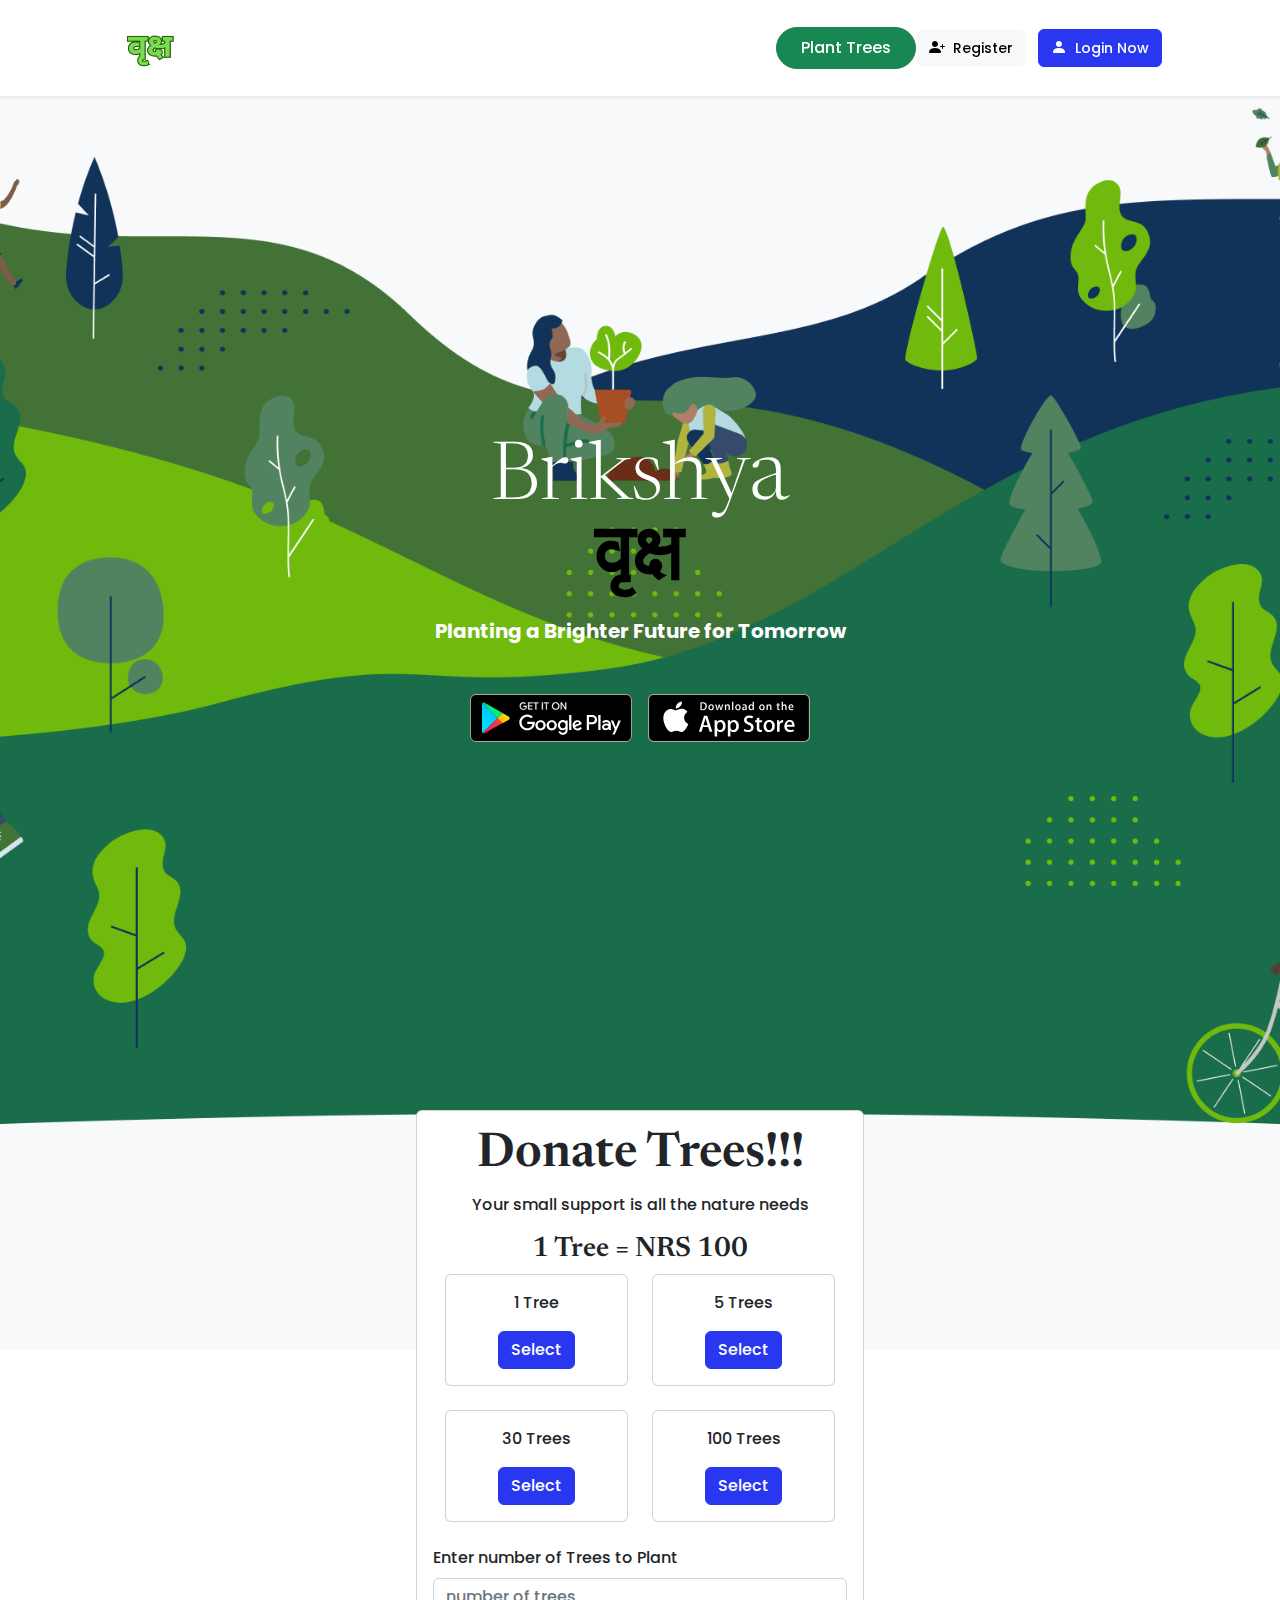
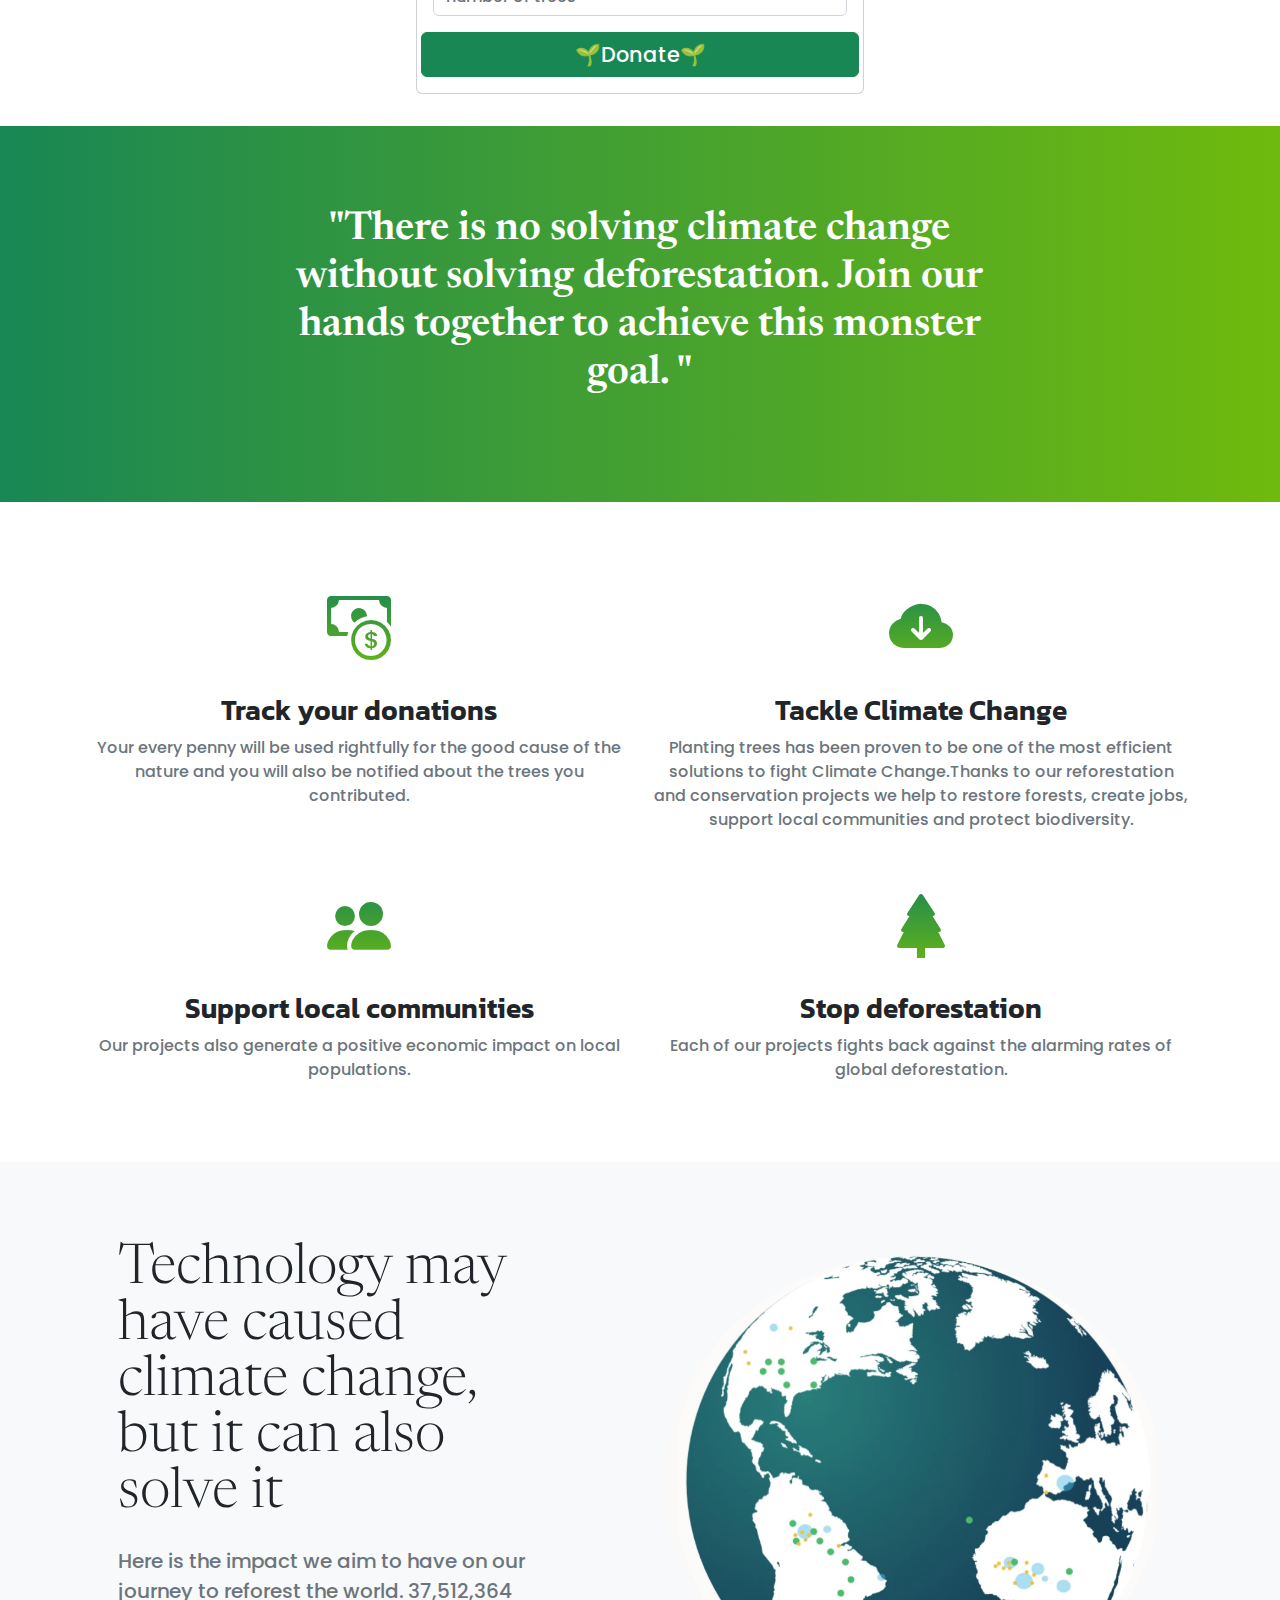
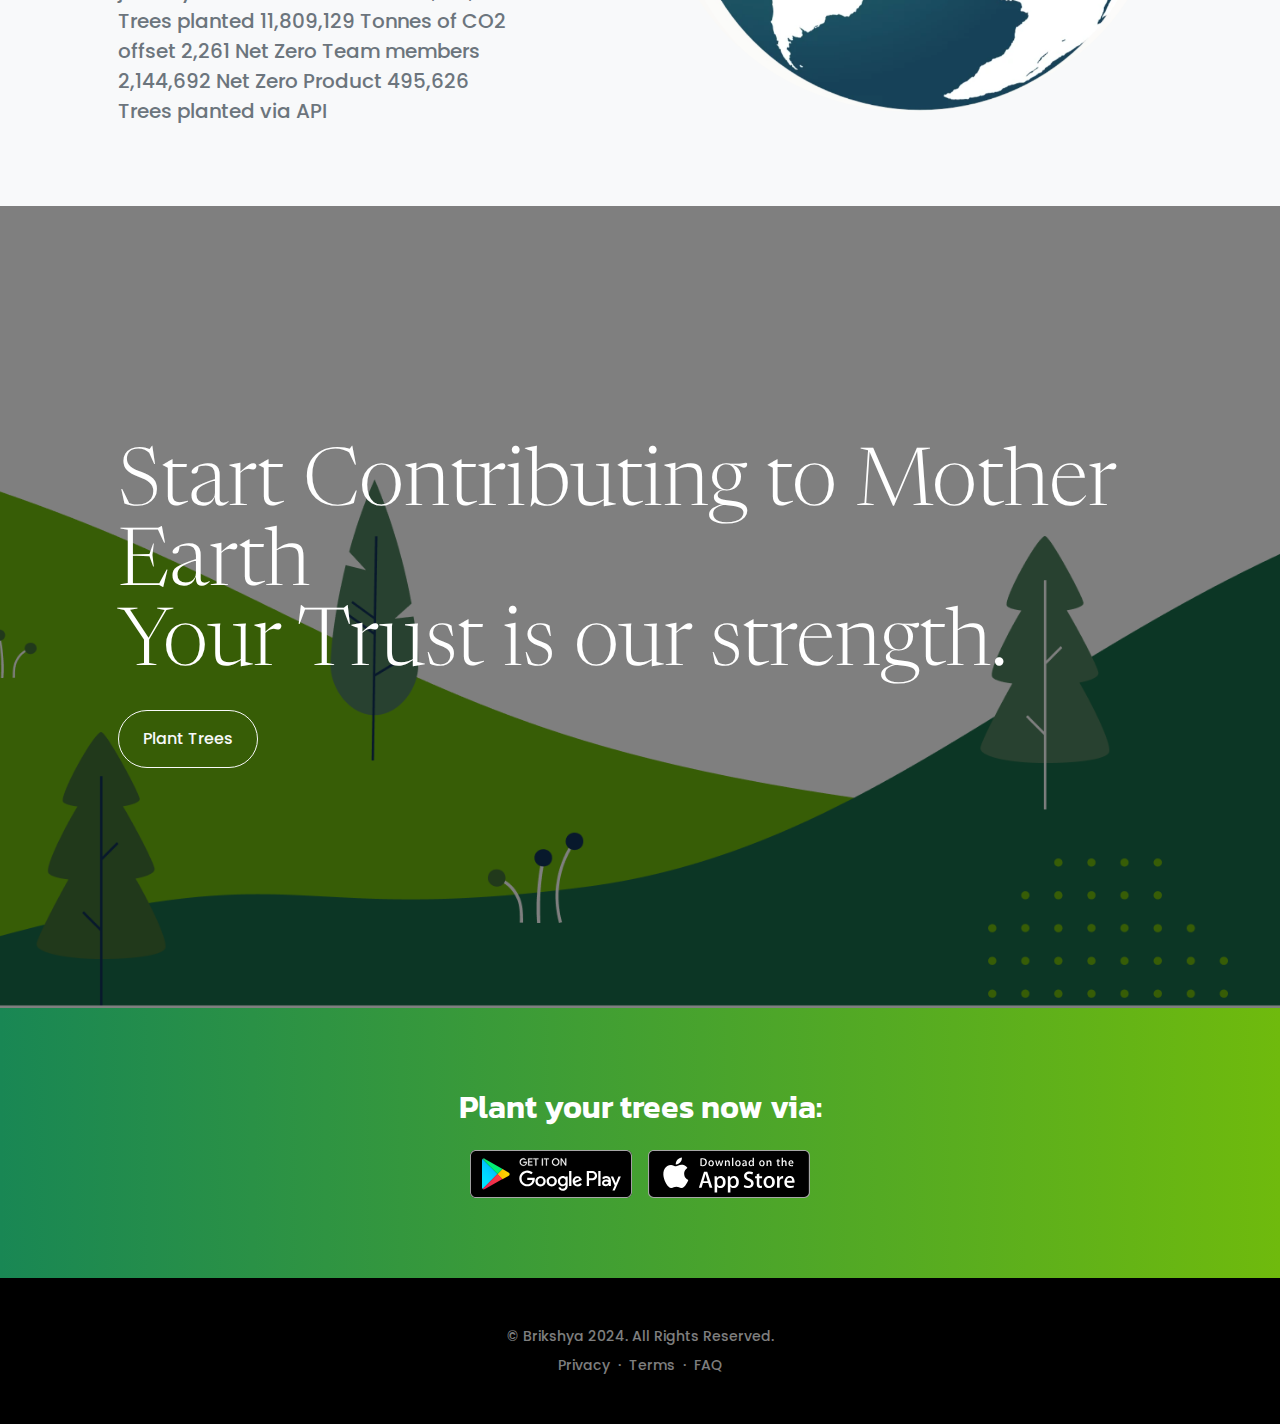
==== commit d7a4d118: "Final HomePage Changes" ====
--- a/index.html
+++ b/index.html
@@ -24,6 +24,13 @@
         <link href="https://fonts.googleapis.com/css2?family=Poppins&display=swap" rel="stylesheet">        
     <!-- Core theme CSS (includes Bootstrap)-->
     <link href="css/styles.css" rel="stylesheet" />
+    <style>
+        .custom-gradient {
+      background: linear-gradient(to right, #198754, #6fba0d);
+      color: #fff; /* Set text color to contrast with the gradient */
+    }
+
+    </style>
 </head>
 
 <body id="page-top" style="font-family: 'Poppins', sans-serif;">
@@ -31,7 +38,7 @@
     <nav class="navbar navbar-expand-lg navbar-dark fixed-top shadow-sm" id="mainNav">
         <div class="container px-5">
             <!-- <a class="navbar-brand fw-bold" href="#page-top">वृक्ष</a> -->
-            <a href="index.html"><img src="images/logo.png" alt="Brikshya Logo" style="height: 5rem;" /></a>
+            <a href="index.html"><img src="images/logo.png" alt="Brikshya Logo" style="height: 4rem;" /></a>
             <button class="navbar-toggler" type="button" data-bs-toggle="collapse" data-bs-target="#navbarResponsive"
                 aria-controls="navbarResponsive" aria-expanded="false" aria-label="Toggle navigation">
                 Menu
@@ -42,6 +49,7 @@
                     <!-- <li class="nav-item"><a class="nav-link me-lg-3" href="#features">About Us</a></li>
                         <li class="nav-item"><a class="nav-link me-lg-3" href="#download">Info</a></li> -->
                 </ul>
+                <a class="btn btn-success py-2 px-4 rounded-pill" href="#trees-count" >Plant Trees</a>
                 <a href="register.html" class="btn btn-light mb-2 ml-2 pl-2 mb-lg-0">
                     <span class="d-flex align-items-center">
                         <i class="bi-person-plus-fill me-2"></i>
@@ -65,8 +73,20 @@
             <div class="row gx-5 justify-content-center align-items-end">
                 <div class="col-lg-6 text-center">
                     <!-- Mashead text and app badges-->
+                    <br/>
+                    <br/>
+                    <br/>
+                    <br/>
+                    <br/>
+                    <br/>
+                    <br/>
+                    <br/>
+                    <br/>
+                    <br/>
+                    <br/>
+                    <br/>
                     <div class="mb-5 mb-lg-0">
-                        <h1 class="display-1 lh-1 mb-3" style="color: black;">Brikshya <br>वृक्ष</h1>
+                        <h1 class="display-1 lh-1 mb-3" style="color: rgb(255, 255, 255);">Brikshya <br><span style="font-weight: 900;color: black;">वृक्ष</span></h1>
                         <p class="lead mb-5" style="color: #ffffff;font-weight: bold;">Planting a Brighter Future for Tomorrow</p>
                         <div class="d-flex flex-column flex-lg-row align-items-center justify-content-center">
                             <a class="me-lg-3 mb-4 mb-lg-0" href="#!"><img class="app-badge" src="assets/img/google-play-badge.svg" alt="Google Play Badge" /></a>
@@ -77,43 +97,112 @@
             </div>
         </div>
     </header>
+
+    <div id="trees-count" class="card" style="width: 28rem; position: relative; top: -15em; margin: 0 auto;margin-bottom: -13em;">
+        <div class="card-body">
+            <h2 class="card-title text-center Poppins text-2xl font-black uppercase" style="font-size: 3em;">Donate Trees!!!</h2>
+            <p class="card-text text-center Poppins">Your small support is all the nature needs</p>
+            <h3 class="text-center">1 Tree = NRS 100</h3>
+
+            <!-- Predefined donation options -->
+            <div class="container">
+                <div class="row" id="donationOptions">
+                    <!-- Option 1 -->
+                    <div class="col-md-6 mb-4">
+                        <div class="card" onclick="selectCard(1)">
+                            <div class="card-body text-center">
+                                <!-- <h5 class="card-title">Option 1</h5> -->
+                                <p class="card-text"> 1 Tree</p>
+                                <a href="#" class="btn btn-primary" onclick="submitDonationForm(1)">Select</a>
+                            </div>
+                        </div>
+                    </div>
+    
+                    <!-- Option 2 -->
+                    <div class="col-md-6 mb-4">
+                        <div class="card" onclick="selectCard(2)">
+                            <div class="card-body text-center">
+                                <!-- <h5 class="card-title">Option 2</h5> -->
+                                <p class="card-text"> 5 Trees</p>
+                                <a href="#" class="btn btn-primary" onclick="submitDonationForm(5)">Select</a>
+                            </div>
+                        </div>
+                    </div>
+                    
+                    <!-- Option 3 -->
+                    <div class="col-md-6 mb-4">
+                        <div class="card" onclick="selectCard(3)">
+                            <div class="card-body text-center">
+                                <!-- <h5 class="card-title">Option 3</h5> -->
+                                <p class="card-text"> 30 Trees</p>
+                                <a href="#" class="btn btn-primary" onclick="submitDonationForm(30)">Select</a>
+                            </div>
+                        </div>
+                    </div>
+    
+                    <!-- Option 4 -->
+                    <div class="col-md-6 mb-4">
+                        <div class="card" onclick="selectCard(4)">
+                            <div class="card-body text-center">
+                                <!-- <h5 class="card-title">Option 4</h5> -->
+                                <p class="card-text"> 100 Trees</p>
+                                <a href="#" class="btn btn-primary" onclick="submitDonationForm(100)">Select</a>
+                            </div>
+                        </div>
+                    </div>
+                </div>
+            </div>
+    
+            <!-- Donation amount input field -->
+            <div class="mb-3">
+                <label for="donationAmount" class="form-label Poppins">Enter number of Trees to Plant</label>
+                <input type="number" class="form-control" id="donationAmount" placeholder="number of trees">
+            </div>
+
+            <!-- Donate button -->
+            <div class="row justify-content-center">
+                <a href="#" class="btn btn-success text-center Poppins align-items-center" style="font-size: 1.3em;" onclick="submitDonationForm()">🌱Donate🌱</a>
+            </div>
+        </div>
+    </div>
+
     
     
     <!-- Quote/testimonial aside-->
-    <!-- <aside class="text-center bg-gradient-primary-to-secondary">
-        <div class="container px-5">
+    <aside class="text-center custom-gradient">
+        <div class="container px-2">
             <div class="row gx-5 justify-content-center">
                 <div class="col-xl-8">
-                    <div class="h2 fs-1 text-white mb-4">"An intuitive solution to a common problem that we all face,
-                        wrapped up in a single idea!"</div>
-                    <img src="assets/img/tnw-logo.svg" alt="..." style="height: 3rem" />
-                </div>
-            </div>
-        </div>
-    </aside> -->
-    <!-- App features section-->
+                    <div class="h2 fs-1 text-white mb-4">"There is no solving climate change without solving deforestation. Join our hands together to achieve this monster goal.
+
+                        "</div>
+                </div>
+            </div>
+        </div>
+    </aside>
+    <!-- App feat
+        ures section-->
     <section id="features">
-        <div class="container px-5">
+        <div class="container px-2">
             <div class="row gx-5 align-items-center">
-                <div class="col-lg-8 order-lg-1 mb-5 mb-lg-0">
-                    <div class="container-fluid px-5">
-                        <div class="row gx-5">
+                <div class="col-lg-20 order-lg-1 mb-5 mb-lg-0 text-center">
+                    <div class="container-fluid px-20">
+                        <div class="row gx-7">
                             <div class="col-md-6 mb-5">
                                 <!-- Feature item-->
                                 <div class="text-center">
-                                    <i class="bi-phone icon-feature text-gradient d-block mb-3"></i>
-                                    <h3 class="font-alt">Device Mockups</h3>
-                                    <p class="text-muted mb-0">Ready to use HTML/CSS device mockups, no Photoshop
-                                        required!</p>
+                                    <i class="bi-cash-coin icon-feature text-gradient d-block mb-3"></i>
+                                    <h3 class="font-alt">Track your donations</h3>
+                                    <p class="text-muted mb-0">Your every penny will be used rightfully for the good cause of the nature and you will also be notified about the trees you contributed.</p>
                                 </div>
                             </div>
                             <div class="col-md-6 mb-5">
                                 <!-- Feature item-->
                                 <div class="text-center">
-                                    <i class="bi-camera icon-feature text-gradient d-block mb-3"></i>
-                                    <h3 class="font-alt">Flexible Use</h3>
-                                    <p class="text-muted mb-0">Put an image, video, animation, or anything else in the
-                                        screen!</p>
+                                    <i class="bi-cloud-arrow-down-fill icon-feature text-gradient d-block mb-3"></i>
+                                    <h3 class="font-alt">Tackle Climate Change </h3>
+                                    <p class="text-muted mb-0">Planting trees has been proven to be one of the most efficient solutions to fight Climate Change.Thanks to our reforestation and conservation projects we help to restore forests, create jobs, support local communities and protect biodiversity.
+                                    </p>
                                 </div>
                             </div>
                         </div>
@@ -121,19 +210,21 @@
                             <div class="col-md-6 mb-5 mb-md-0">
                                 <!-- Feature item-->
                                 <div class="text-center">
-                                    <i class="bi-gift icon-feature text-gradient d-block mb-3"></i>
-                                    <h3 class="font-alt">Free to Use</h3>
-                                    <p class="text-muted mb-0">As always, this theme is free to download and use for any
-                                        purpose!</p>
+                                    <i class="bi-people-fill icon-feature text-gradient d-block mb-3"></i>
+                                    <h3 class="font-alt">Support local communities
+                                    </h3>
+                                    <p class="text-muted mb-0">Our projects also generate a positive economic impact on local populations.</p>
                                 </div>
                             </div>
                             <div class="col-md-6">
                                 <!-- Feature item-->
                                 <div class="text-center">
-                                    <i class="bi-patch-check icon-feature text-gradient d-block mb-3"></i>
-                                    <h3 class="font-alt">Open Source</h3>
-                                    <p class="text-muted mb-0">Since this theme is MIT licensed, you can use it
-                                        commercially!</p>
+                                    <i class="bi-tree-fill icon-feature text-gradient d-block mb-3"></i>
+                                    <h3 class="font-alt">Stop deforestation
+                                    </h3>
+                                    <p class="text-muted mb-0">Each of our projects fights back against the alarming rates of global deforestation.
+
+                                    </p>
                                 </div>
                             </div>
                         </div>
@@ -147,14 +238,25 @@
         <div class="container px-5">
             <div class="row gx-5 align-items-center justify-content-center justify-content-lg-between">
                 <div class="col-12 col-lg-5">
-                    <h2 class="display-4 lh-1 mb-4">Enter a new age of web design</h2>
-                    <p class="lead fw-normal text-muted mb-5 mb-lg-0">This section is perfect for featuring some
-                        information about your application, why it was built, the problem it solves, or anything else!
-                        There's plenty of space for text here, so don't worry about writing too much.</p>
+                    <h2 class="display-4 lh-1 mb-4">Technology may have caused climate change, but it can also solve it
+                    </h2>
+                    <p class="lead fw-normal text-muted mb-5 mb-lg-0">Here is the impact we aim to have on our journey to reforest the world. 
+                        37,512,364
+Trees planted
+11,809,129
+Tonnes of CO2 offset
+2,261
+Net Zero Team members
+2,144,692
+Net Zero Product
+495,626
+Trees planted via API
+
+                    </p>
                 </div>
                 <div class="col-sm-8 col-md-6">
                     <div class="px-5 px-sm-0"><img class="img-fluid rounded-circle"
-                            src="https://source.unsplash.com/u8Jn2rzYIps/900x900" alt="..." /></div>
+                            src="images/earth.png" alt="..." /></div>
                 </div>
             </div>
         </div>
@@ -164,19 +266,18 @@
         <div class="cta-content">
             <div class="container px-5">
                 <h2 class="text-white display-1 lh-1 mb-4">
-                    Stop waiting.
+                    Start Contributing to Mother Earth
                     <br />
-                    Start building.
+                    Your Trust is our strength.
                 </h2>
-                <a class="btn btn-outline-light py-3 px-4 rounded-pill" href="https://startbootstrap.com/theme/new-age"
-                    target="_blank">Download for free</a>
+                <a class="btn btn-outline-light py-3 px-4 rounded-pill" href="#trees-count" >Plant Trees</a>
             </div>
         </div>
     </section>
     <!-- App badge section-->
-    <section class="bg-gradient-primary-to-secondary" id="download">
+    <section class="bg custom-gradient" id="download">
         <div class="container px-5">
-            <h2 class="text-center text-white font-alt mb-4">Get the app now!</h2>
+            <h2 class="text-center text-white font-alt mb-4">Plant your trees now via:</h2>
             <div class="d-flex flex-column flex-lg-row align-items-center justify-content-center">
                 <a class="me-lg-3 mb-4 mb-lg-0" href="#!"><img class="app-badge" src="assets/img/google-play-badge.svg"
                         alt="..." /></a>
@@ -188,7 +289,7 @@
     <footer class="bg-black text-center py-5">
         <div class="container px-5">
             <div class="text-white-50 small">
-                <div class="mb-2">&copy; Your Website 2023. All Rights Reserved.</div>
+                <div class="mb-2">&copy; Brikshya 2024. All Rights Reserved.</div>
                 <a href="#!">Privacy</a>
                 <span class="mx-1">&middot;</span>
                 <a href="#!">Terms</a>
@@ -284,6 +385,29 @@
     <!-- * * Activate your form at https://startbootstrap.com/solution/contact-forms * *-->
     <!-- * * * * * * * * * * * * * * * * * * * * * * * * * * * * * * * * * * * * * * * *-->
     <script src="https://cdn.startbootstrap.com/sb-forms-latest.js"></script>
+    <script>
+        let selectedOption = 0;
+    
+        function selectCard(option) {
+            // Deselect previously selected card
+            if (selectedOption !== 0) {
+                document.getElementById(`donationOptions${selectedOption}`).classList.remove('border-primary');
+            }
+    
+            // Select the clicked card
+            selectedOption = option;
+            document.getElementById(`donationOptions${option}`).classList.add('border-primary');
+        }
+    
+        function submitDonationForm() {
+            // Get the donation amount from the input field
+            const donationAmount = document.getElementById('donationAmount').value || 'Custom Amount';
+            
+            // Display alert with donation details
+            alert(`Your NPR ${donationAmount} donation for Option ${selectedOption} is successful!`);
+        }
+    </script>
+    
 </body>
 
 </html>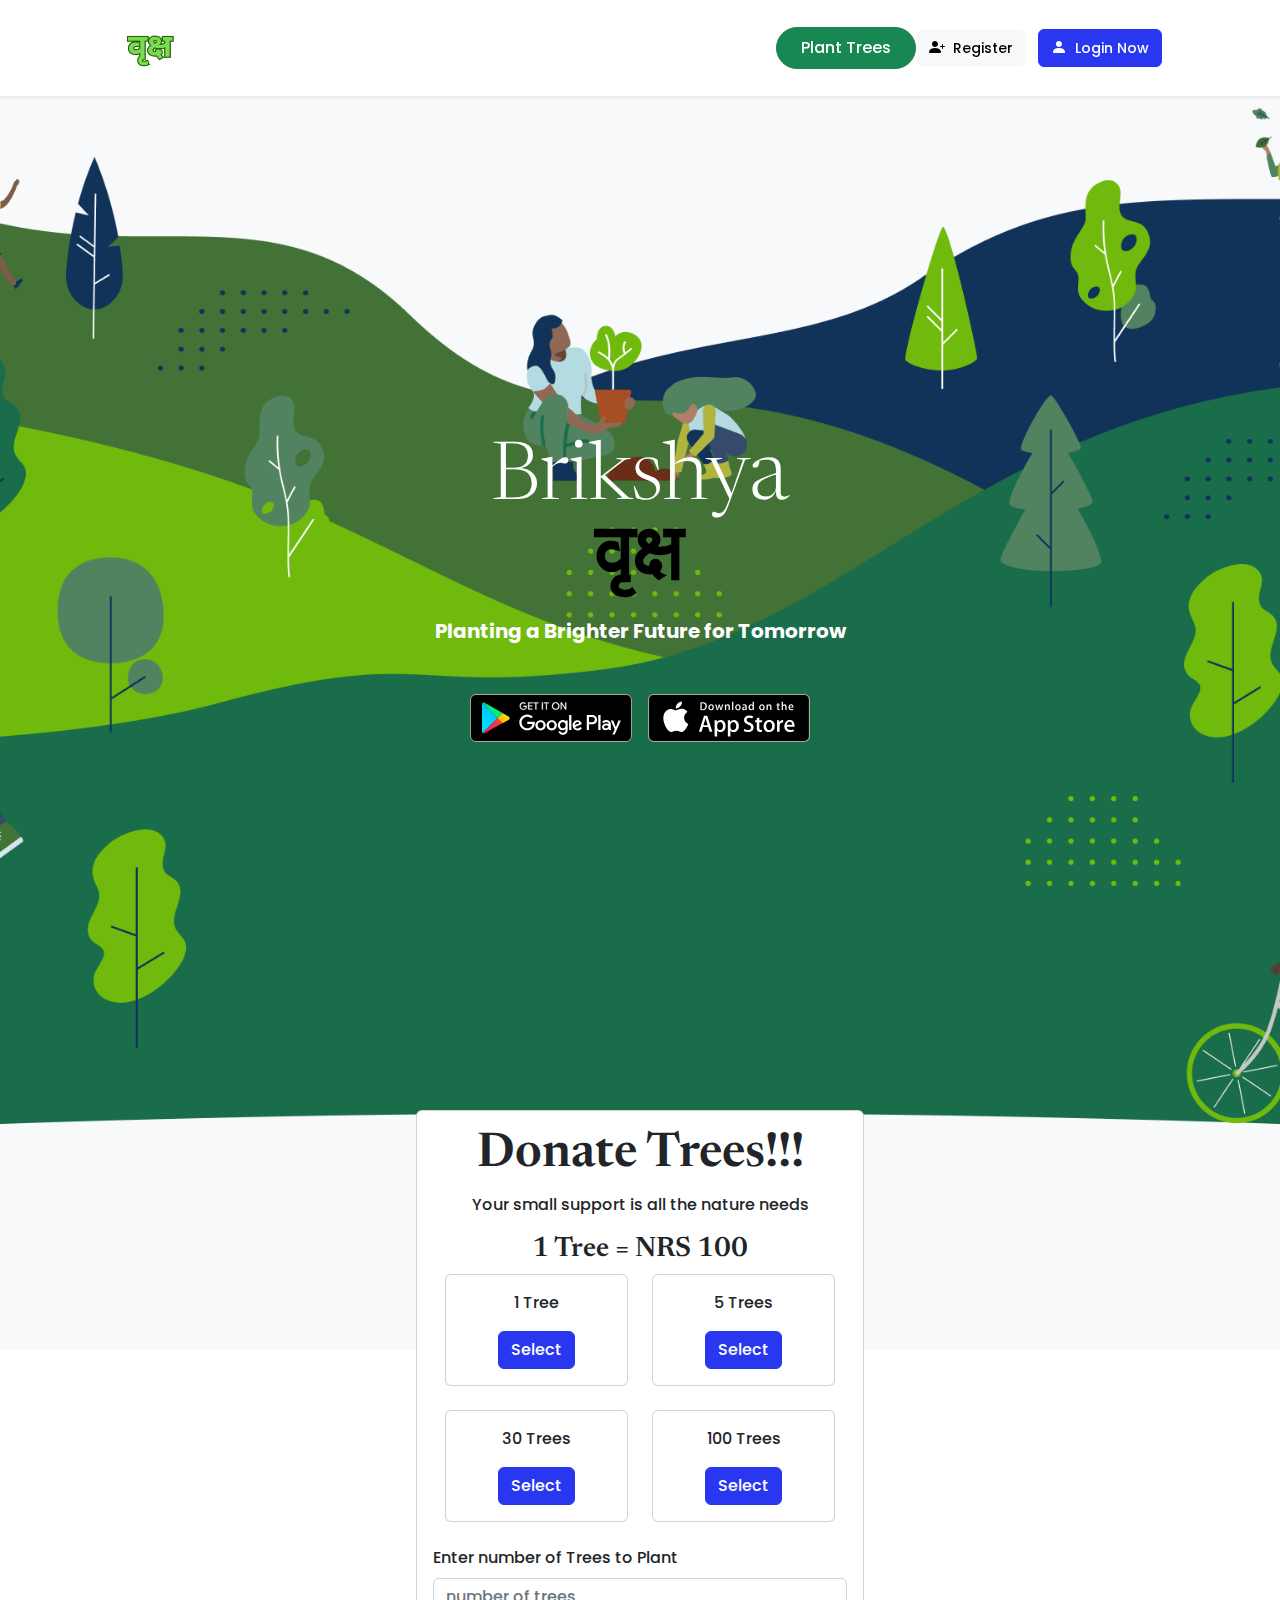
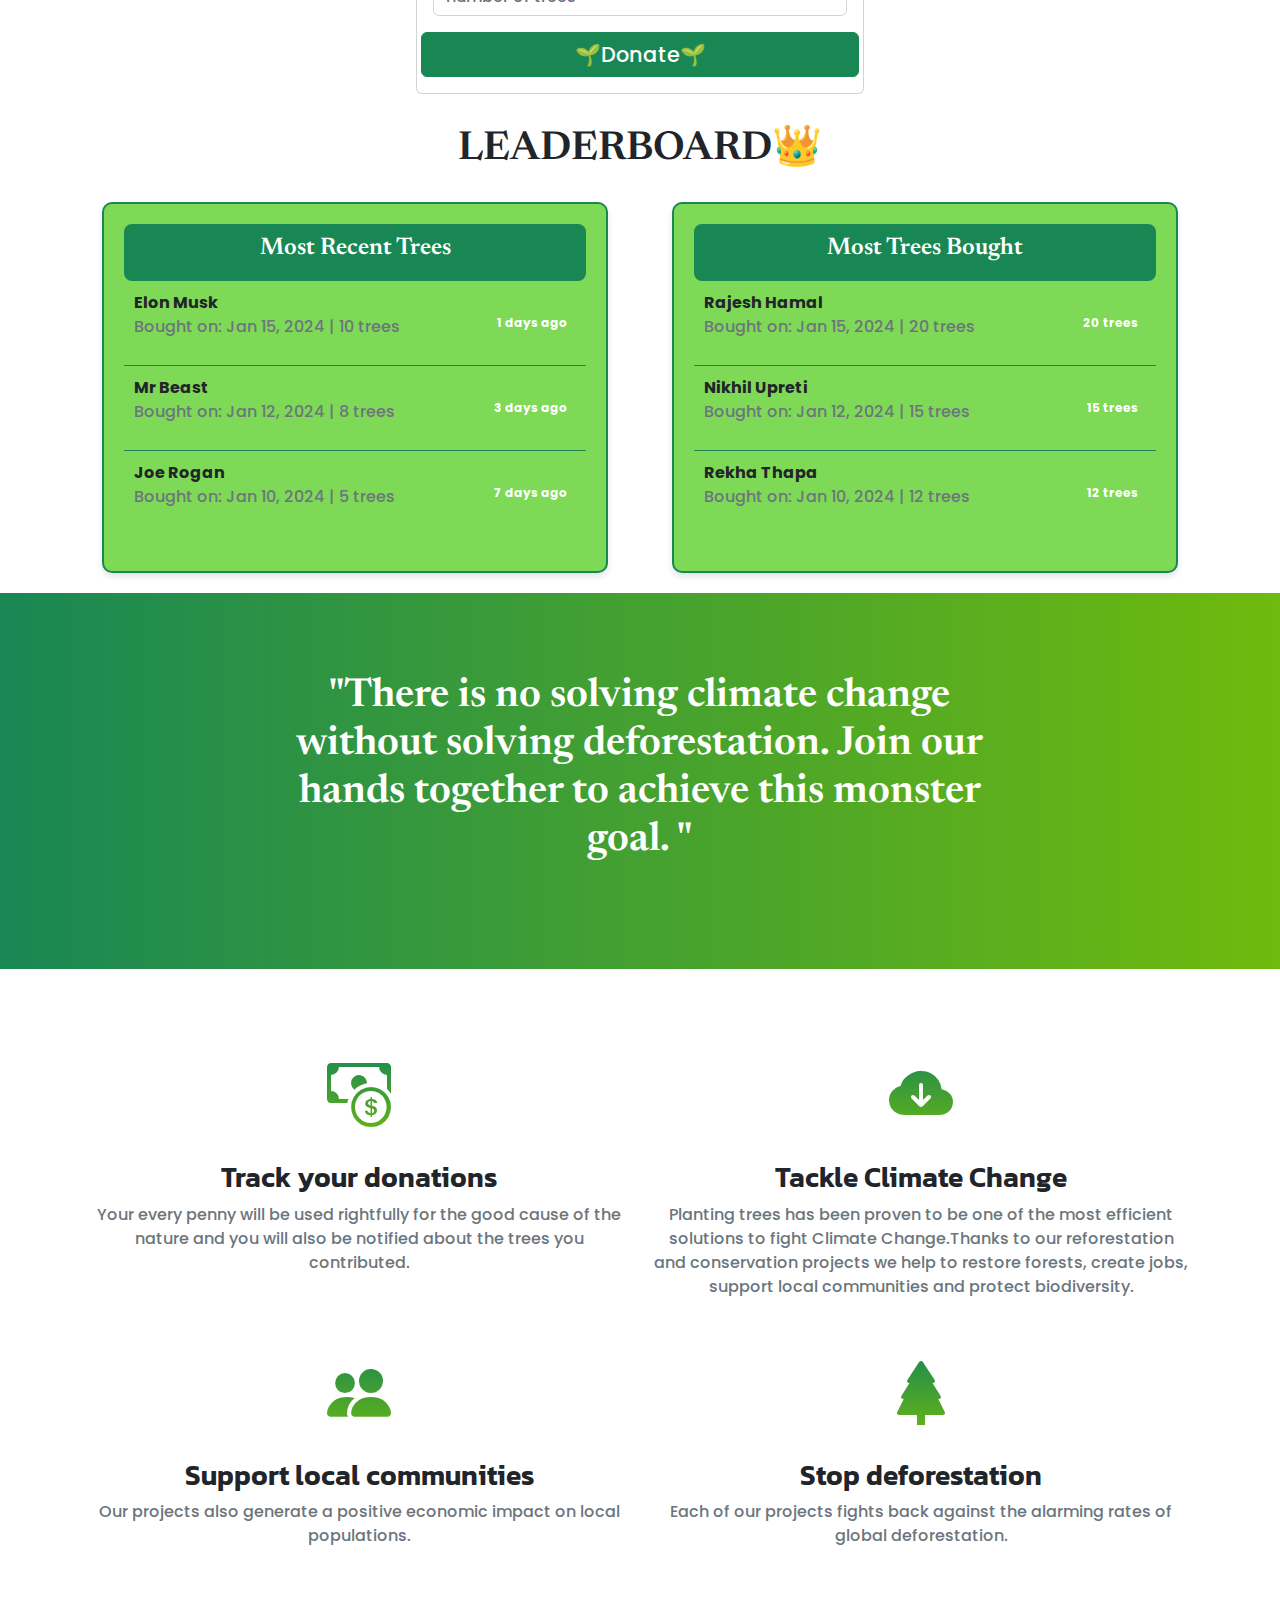
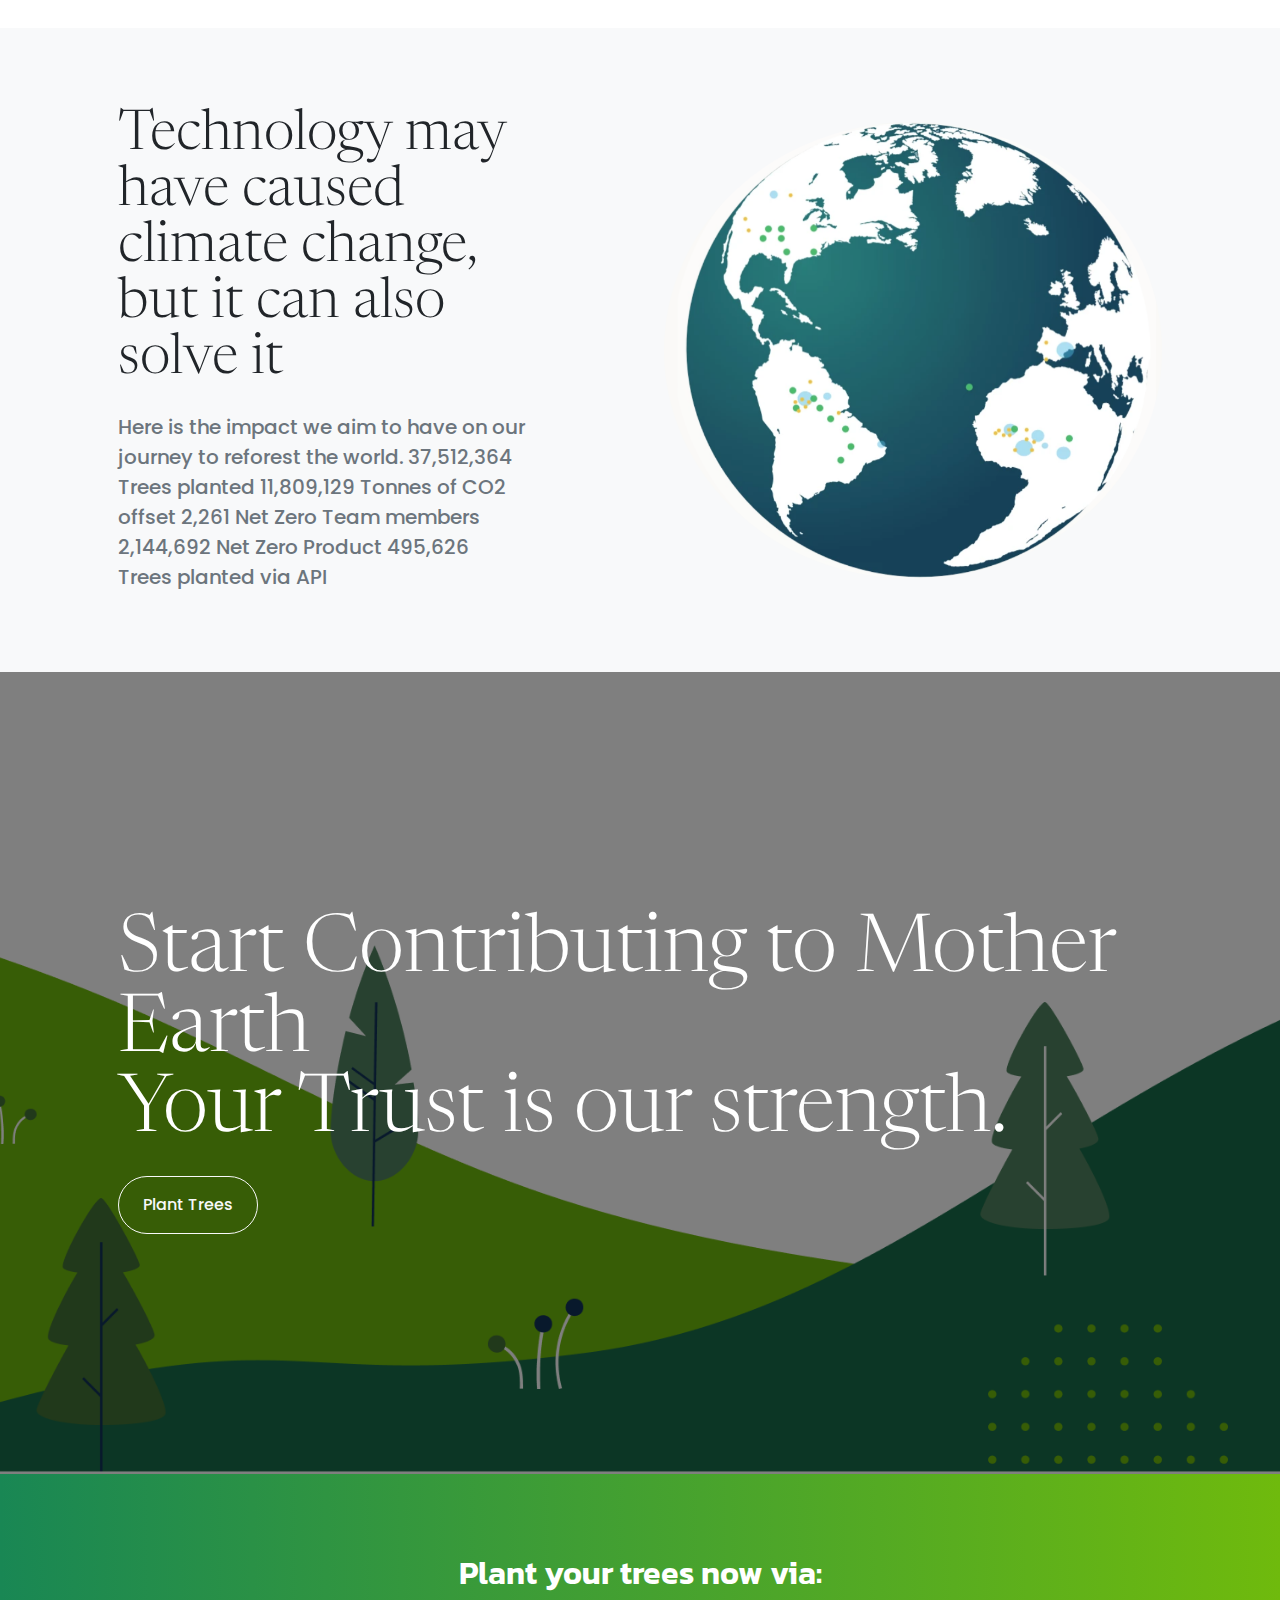
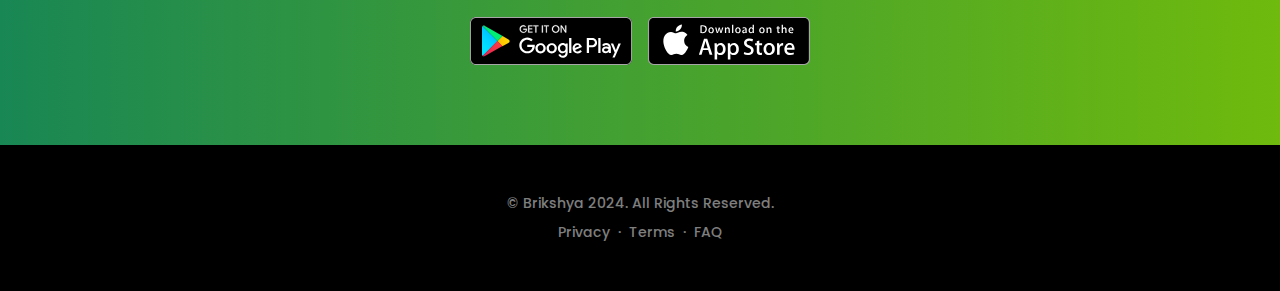
==== commit edc3cd70: "Added Leaderboard section" ====
--- a/index.html
+++ b/index.html
@@ -28,6 +28,39 @@
         .custom-gradient {
       background: linear-gradient(to right, #198754, #6fba0d);
       color: #fff; /* Set text color to contrast with the gradient */
+    }
+
+    .leaderboard-card {
+      background-color: #7ed956;
+      border: 2px solid #198754;
+      border-radius: 10px;
+      padding: 20px;
+      margin: 20px;
+      box-shadow: 0 4px 6px rgba(0, 0, 0, 0.1);
+    }
+
+    .leaderboard-header {
+      background-color: #198754;
+      color: #fff;
+      padding: 10px;
+      border-radius: 8px;
+    }
+
+    .leaderboard-list {
+      list-style: none;
+      padding: 0;
+    }
+
+    .leaderboard-item {
+      display: flex;
+      justify-content: space-between;
+      align-items: center;
+      padding: 10px;
+      border-bottom: 1px solid #198754;
+    }
+
+    .leaderboard-item:last-child {
+      border-bottom: none;
     }
 
     </style>
@@ -166,7 +199,76 @@
         </div>
     </div>
 
-    
+    <h1 class="text-center">LEADERBOARD👑</h1>
+    <div class="container">
+        <div class="row">
+          <div class="col-md-6">
+            <div class="leaderboard-card">
+              <div class="leaderboard-header text-center">
+                <h4>Most Recent Trees</h4>
+              </div>
+              <ul class="leaderboard-list">
+                <li class="leaderboard-item">
+                  <div>
+                    <strong>Elon Musk</strong>
+                    <p class="text-muted">Bought on: Jan 15, 2024  |  10 trees</p>
+                  </div>
+                  <span class="badge badge-primary">1 days ago</span>
+                </li>
+                <li class="leaderboard-item">
+                  <div>
+                    <strong>Mr Beast</strong>
+                    <p class="text-muted">Bought on: Jan 12, 2024  |  8 trees</p>
+                  </div>
+                  <span class="badge badge-primary">3 days ago</span>
+                </li>
+                <li class="leaderboard-item">
+                  <div>
+                    <strong>Joe Rogan</strong>
+                    <p class="text-muted">Bought on: Jan 10, 2024  |  5 trees</p>
+                  </div>
+                  <span class="badge badge-primary">7 days ago</span>
+                </li>
+                <!-- Add more items as needed -->
+              </ul>
+            </div>
+          </div>
+      
+          <div class="col-md-6">
+            <div class="leaderboard-card">
+              <div class="leaderboard-header text-center">
+                <h4 class="">Most Trees Bought</h4>
+              </div>
+              <ul class="leaderboard-list">
+                <li class="leaderboard-item">
+                  <div>
+                    <strong>Rajesh Hamal</strong>
+                    <p class="text-muted">Bought on: Jan 15, 2024  |  20 trees</p>
+                  </div>
+                  <span class="badge badge-primary">20 trees</span>
+                </li>
+                <li class="leaderboard-item">
+                  <div>
+                    <strong>Nikhil Upreti</strong>
+                    <p class="text-muted">Bought on: Jan 12, 2024  |  15 trees</p>
+                  </div>
+                  <span class="badge badge-primary">15 trees</span>
+                </li>
+                <li class="leaderboard-item">
+                  <div>
+                    <strong>Rekha Thapa</strong>
+                    <p class="text-muted">Bought on: Jan 10, 2024  |  12 trees</p>
+                  </div>
+                  <span class="badge badge-primary">12 trees</span>
+                </li>
+                <!-- Add more items as needed -->
+              </ul>
+            </div>
+          </div>
+        </div>
+      </div>
+      
+      
     
     <!-- Quote/testimonial aside-->
     <aside class="text-center custom-gradient">
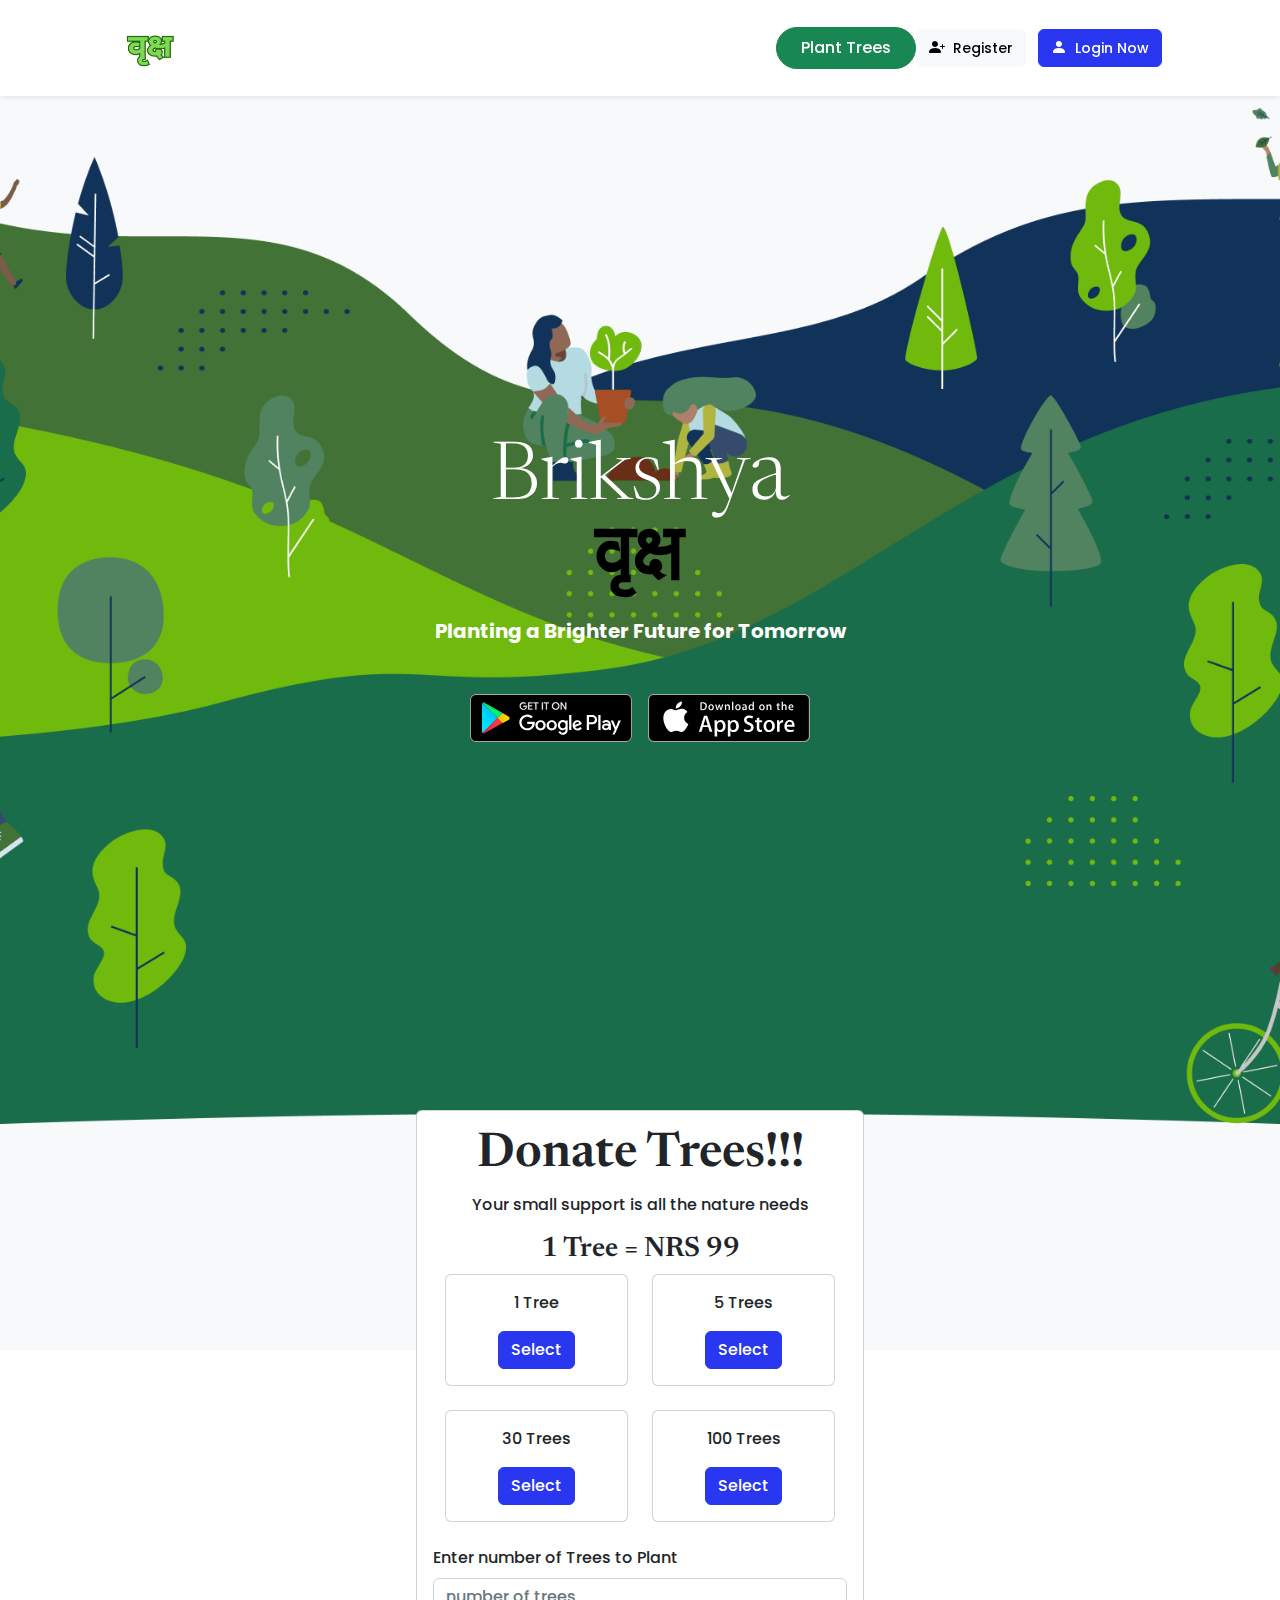
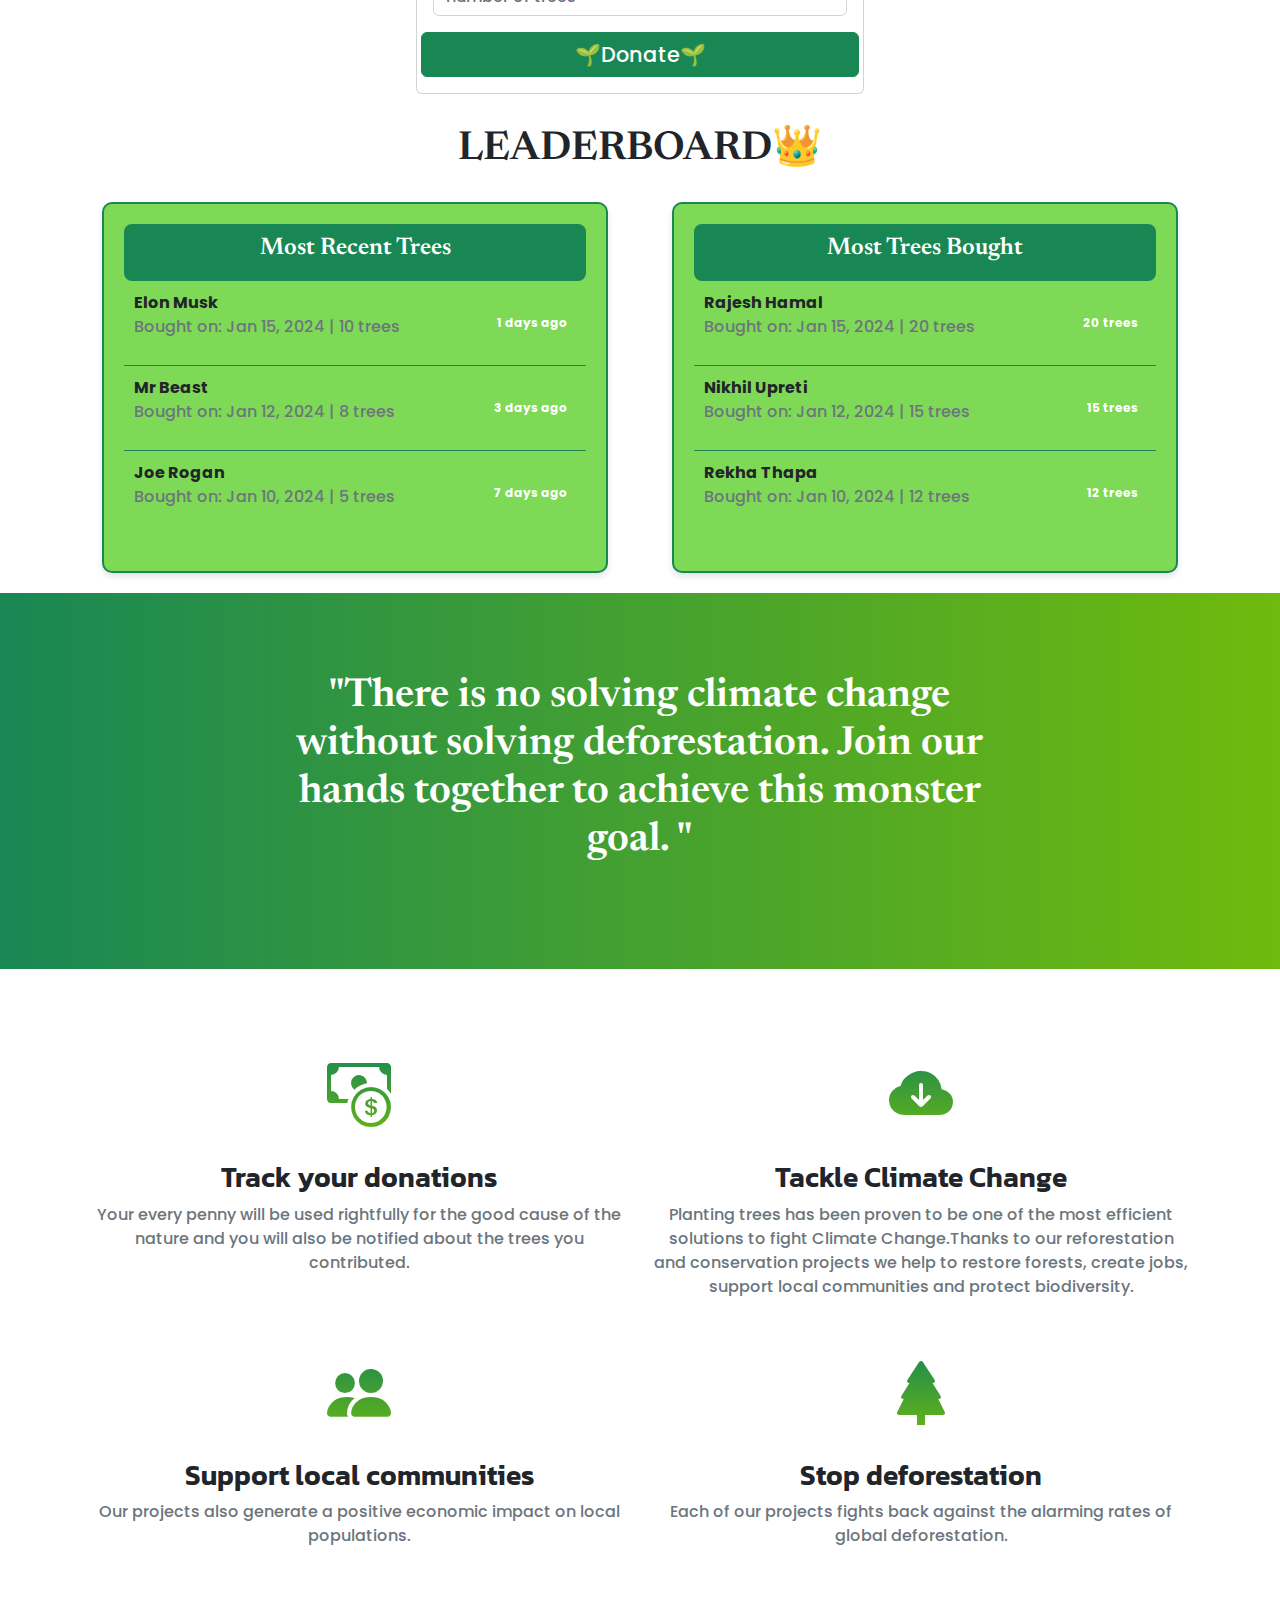
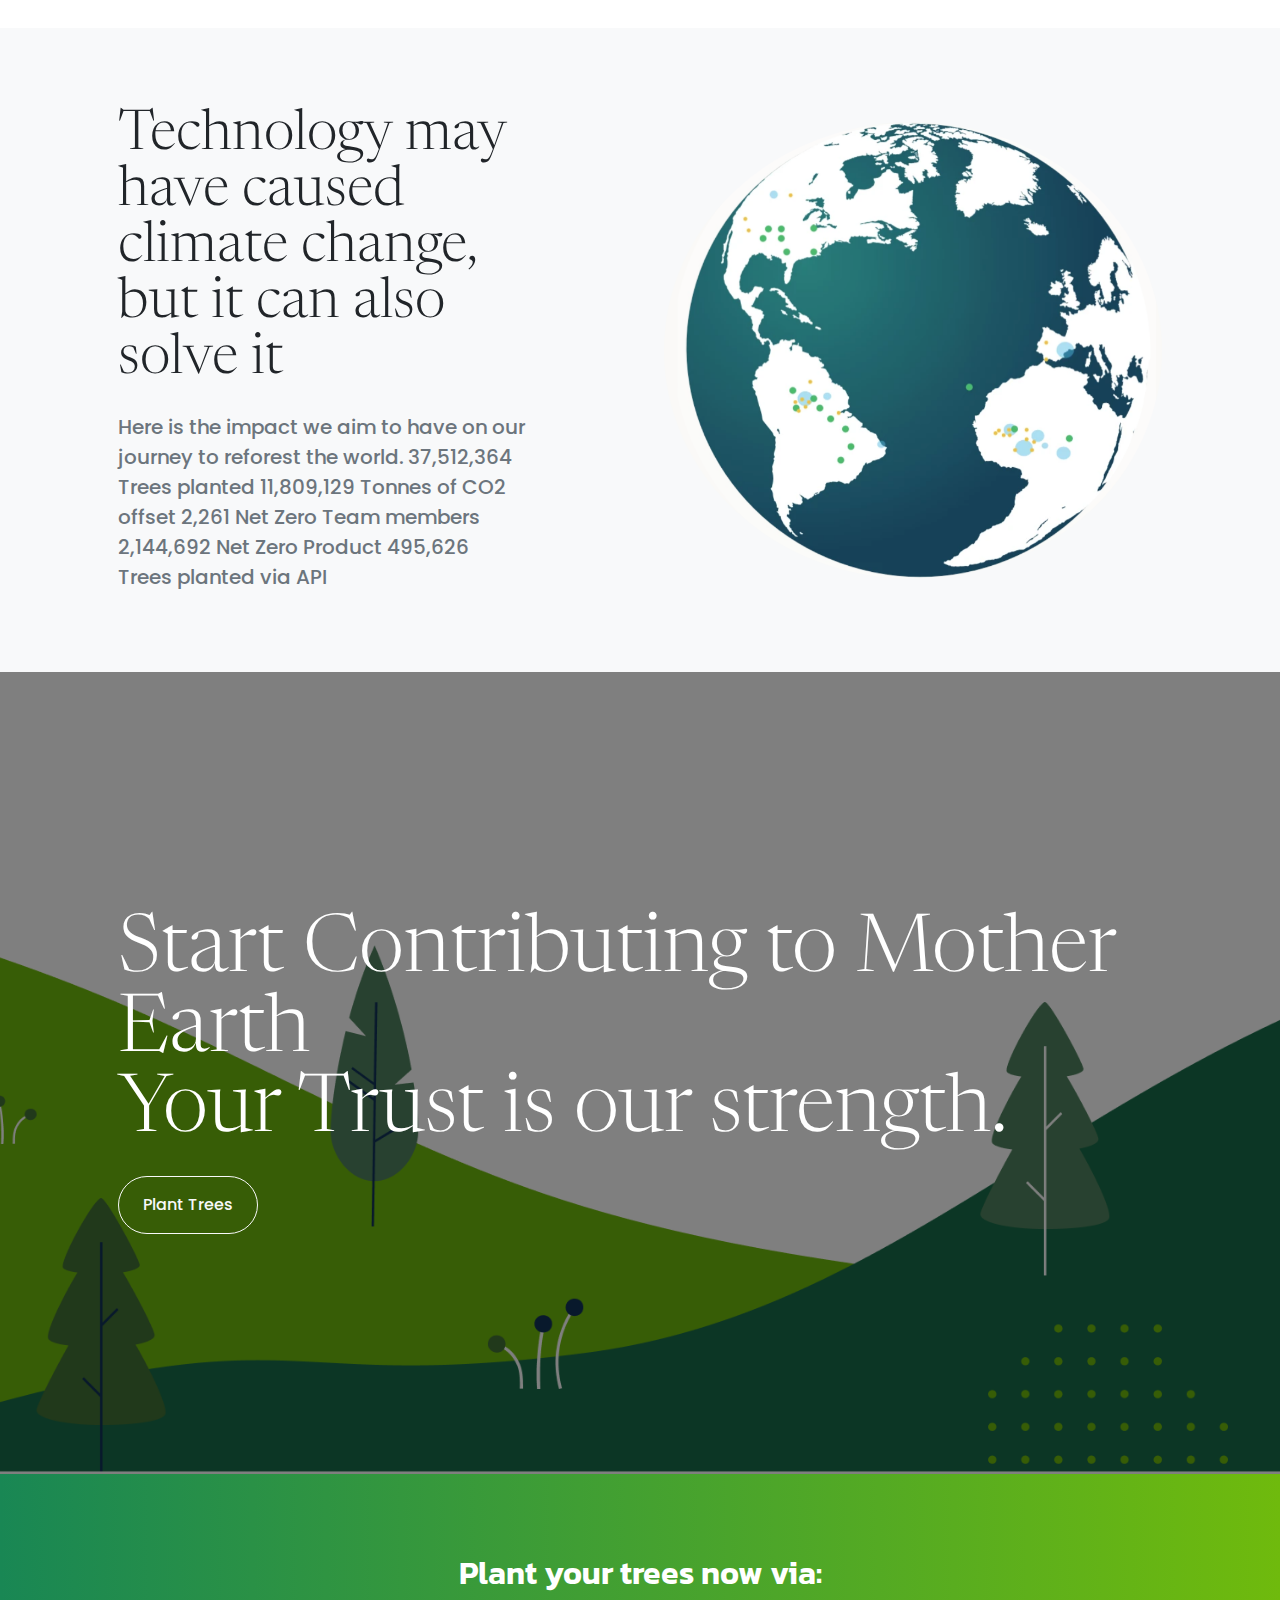
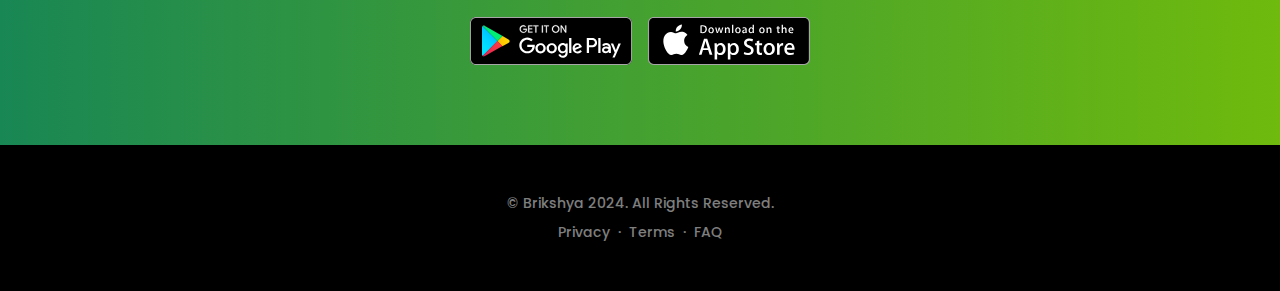
==== commit d56b93e9: "price updated" ====
--- a/index.html
+++ b/index.html
@@ -135,7 +135,7 @@
         <div class="card-body">
             <h2 class="card-title text-center Poppins text-2xl font-black uppercase" style="font-size: 3em;">Donate Trees!!!</h2>
             <p class="card-text text-center Poppins">Your small support is all the nature needs</p>
-            <h3 class="text-center">1 Tree = NRS 100</h3>
+            <h3 class="text-center">1 Tree = NRS 99</h3>
 
             <!-- Predefined donation options -->
             <div class="container">
